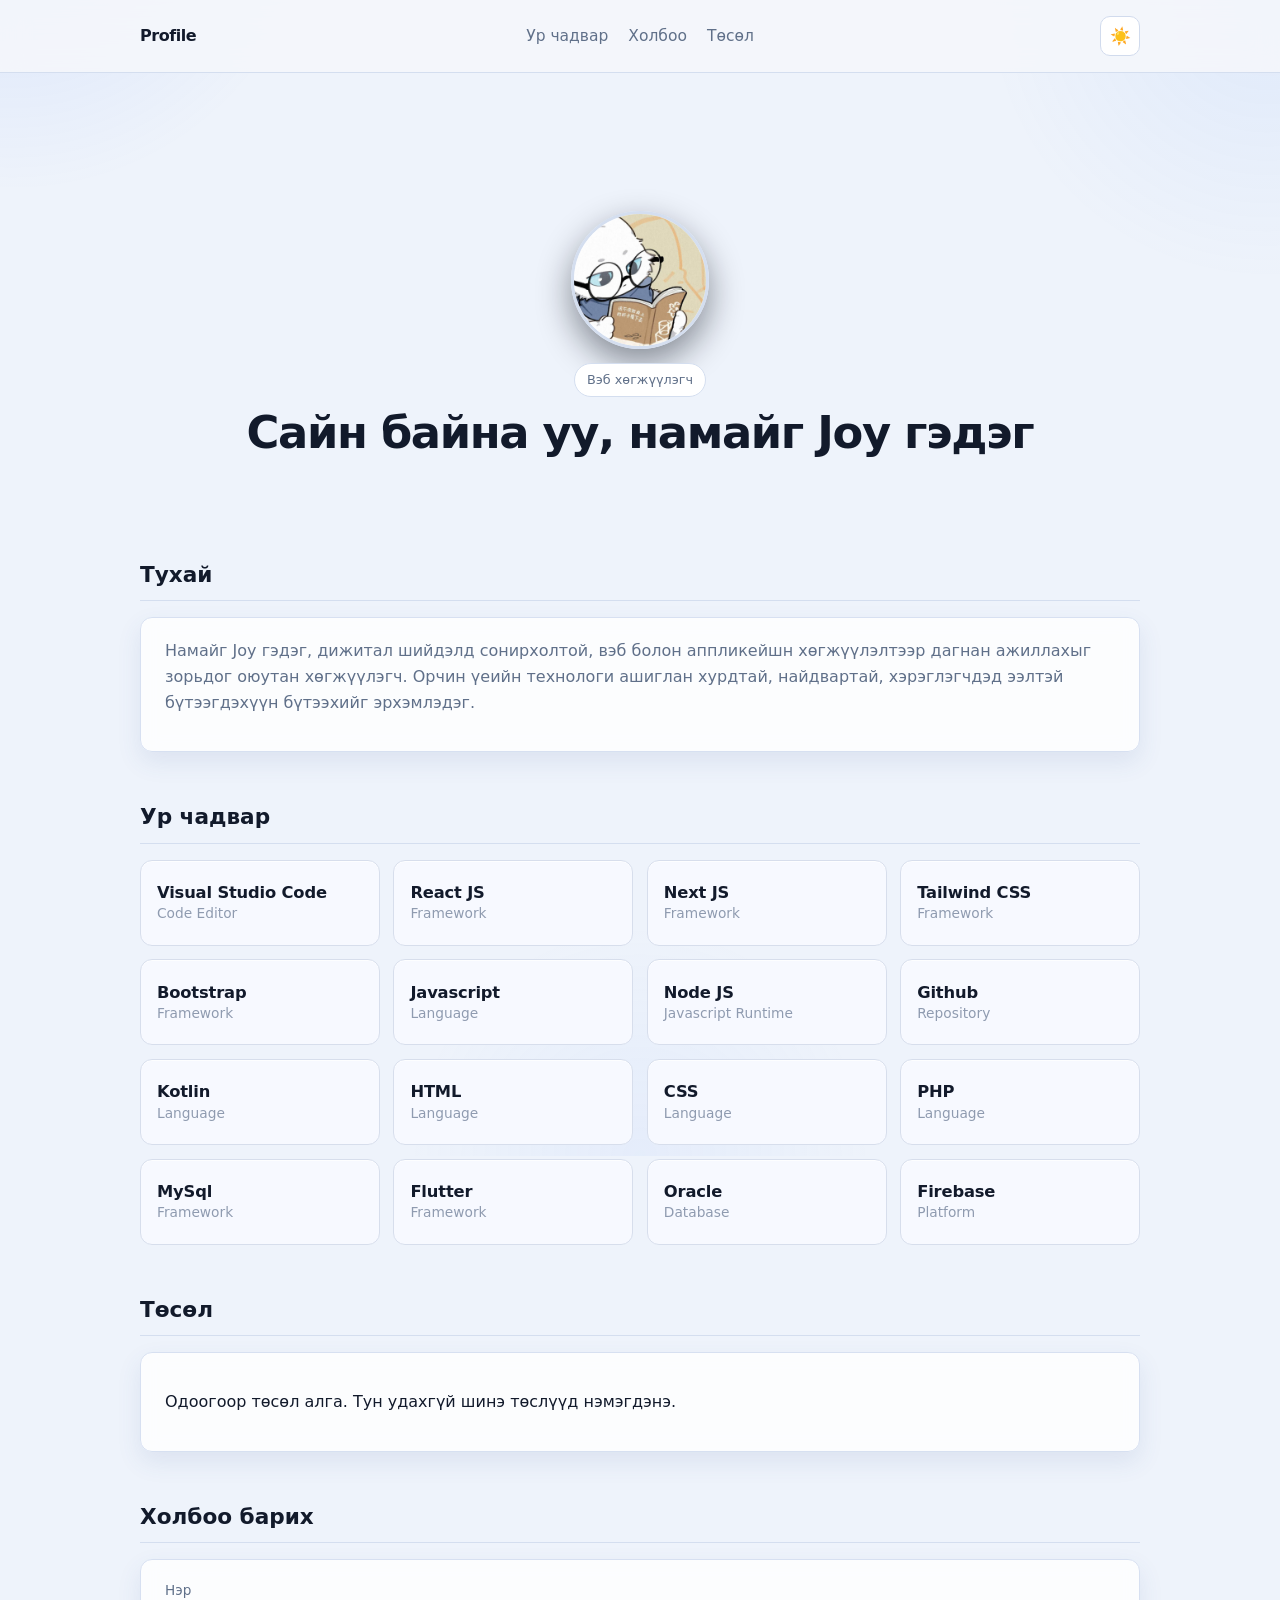
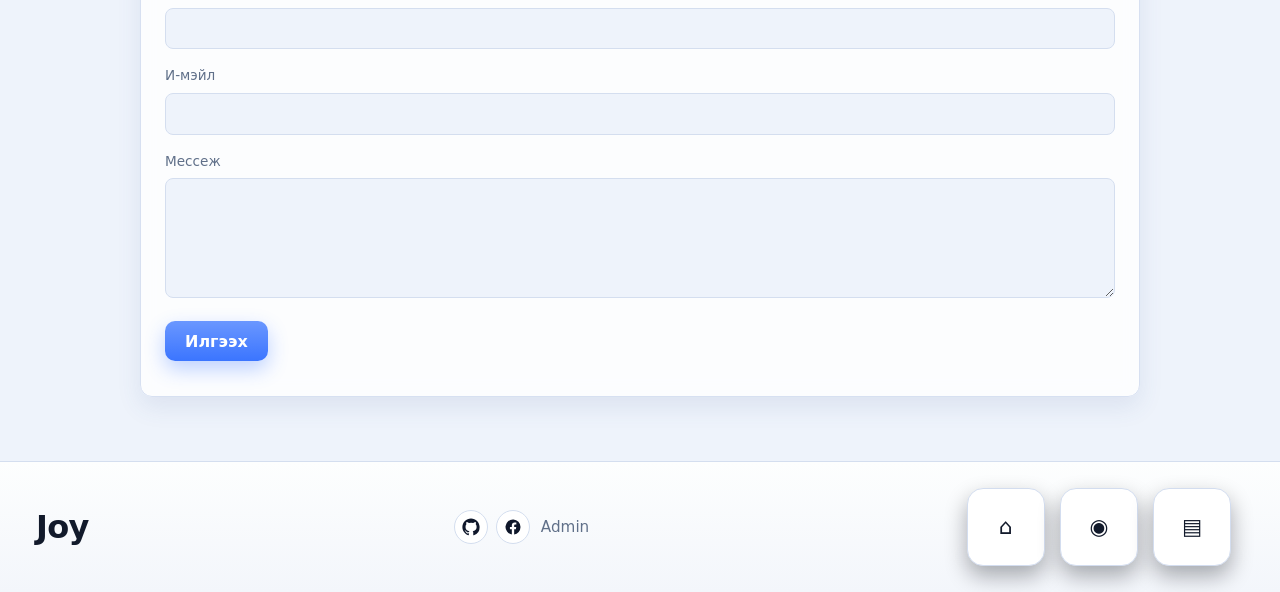
==== index.html @ 5c378fed "Initial portfolio and admin dashboard setup. Add the landing page, Firebase-backed contact/profile/a" ====
<!DOCTYPE html>
<html lang="mn" data-theme="dark">
  <head>
    <meta charset="UTF-8" />
    <meta name="viewport" content="width=device-width, initial-scale=1" />
    <title>Миний танилцуулга</title>
    <link rel="stylesheet" href="css/style.css" />
  </head>
  <body>
    <a class="skip" href="#main">Үндсэн агуулга руу очих</a>
    <header>
      <nav class="nav" aria-label="Үндсэн цэс">
        <a class="logo" href="#">Profile</a>
        <div class="nav-links" id="main-nav-links">
          <a href="#skills">Ур чадвар</a>
          <a href="#contact">Холбоо</a>
          <a href="#projects">Төсөл</a>
        </div>
        <button
          class="theme-toggle"
          id="theme-toggle"
          type="button"
          aria-label="Light mode руу шилжих"
          aria-pressed="false"
          title="Theme солих"
        >
          <span aria-hidden="true" id="theme-icon">🌙</span>
        </button>
      </nav>
    </header>

    <main id="main">
      <section class="hero" aria-labelledby="hero-title">
        <img
          class="profile-avatar"
          src="assets/profile.png"
          alt="Профайл зураг"
          onerror="this.style.display='none';"
        />
        <span class="badge" id="hero-badge">Вэб хөгжүүлэгч</span>
        <h1 id="hero-title">Сайн байна уу, намайг Joy гэдэг  <span id="hero-name"> </span></h1>
      </section>

      <section id="about" aria-labelledby="about-title">
        <h2 id="about-title">Тухай</h2>
        <div class="card about-body" id="about-body">
          <p>
            Намайг Joy гэдэг, дижитал шийдэлд сонирхолтой, вэб болон аппликейшн хөгжүүлэлтээр дагнан ажиллахыг зорьдог оюутан хөгжүүлэгч. Орчин үеийн технологи ашиглан хурдтай, найдвартай, хэрэглэгчдэд ээлтэй бүтээгдэхүүн бүтээхийг эрхэмлэдэг.
          </p>
        </div>
      </section>

      <section id="skills" aria-labelledby="skills-title">
        <h2 id="skills-title">Ур чадвар</h2>
        <div class="skills-grid" id="skills-list" aria-label="Ур чадварууд"></div>
      </section>

      <section id="projects" aria-labelledby="projects-title">
        <h2 id="projects-title">Төсөл</h2>
        <div class="card">
          <div id="news-items">
            <p>Одоогоор төсөл алга. Тун удахгүй шинэ төслүүд нэмэгдэнэ.</p>
          </div>
        </div>
      </section>

      <section id="contact" aria-labelledby="contact-title">
        <h2 id="contact-title">Холбоо барих</h2>
        <div class="card">
          <form class="contact-form" id="contact-form" novalidate>
            <label for="name">Нэр</label>
            <input id="name" name="name" type="text" autocomplete="name" required />

            <label for="email">И-мэйл</label>
            <input id="email" name="email" type="email" autocomplete="email" required />

            <label for="message">Мессеж</label>
            <textarea id="message" name="message" required></textarea>

            <button class="btn" type="submit" id="submit-btn">Илгээх</button>
            <p class="form-status" id="form-status" role="status" aria-live="polite"></p>
          </form>
        </div>
      </section>
    </main>

    <footer class="site-footer">
      <div class="footer-inner">
        <p class="footer-name">Joy</p>

        <div class="footer-social" aria-label="Сошиал холбоосууд">
          <a
            class="footer-icon-link"
            href="https://github.com/dorjnyambuu2-lab"
            target="_blank"
            rel="noopener noreferrer"
            aria-label="GitHub"
            title="GitHub"
          >
            <svg viewBox="0 0 24 24" aria-hidden="true">
              <path
                fill="currentColor"
                d="M12 .5C5.65.5.5 5.66.5 12.02c0 5.1 3.3 9.42 7.89 10.95.58.11.79-.25.79-.56v-1.96c-3.21.7-3.89-1.38-3.89-1.38-.52-1.33-1.28-1.69-1.28-1.69-1.05-.72.08-.71.08-.71 1.16.08 1.77 1.2 1.77 1.2 1.03 1.77 2.71 1.26 3.37.96.11-.75.4-1.26.73-1.55-2.56-.29-5.25-1.28-5.25-5.72 0-1.26.45-2.29 1.19-3.1-.12-.29-.52-1.47.11-3.06 0 0 .97-.31 3.19 1.18a10.9 10.9 0 0 1 5.8 0c2.22-1.49 3.19-1.18 3.19-1.18.63 1.59.23 2.77.11 3.06.74.81 1.19 1.84 1.19 3.1 0 4.45-2.69 5.43-5.26 5.71.42.36.78 1.06.78 2.14v3.17c0 .31.2.67.8.56A11.53 11.53 0 0 0 23.5 12C23.5 5.66 18.35.5 12 .5z"
              />
            </svg>
          </a>
          <a
            class="footer-icon-link"
            href="https://www.facebook.com/share/1KeKAe5fZd/?mibextid=wwXIfr"
            target="_blank"
            rel="noopener noreferrer"
            aria-label="Facebook"
            title="Facebook"
          >
            <svg viewBox="0 0 24 24" aria-hidden="true">
              <path
                fill="currentColor"
                d="M22 12a10 10 0 1 0-11.56 9.88v-6.99H7.9V12h2.54V9.8c0-2.5 1.49-3.88 3.77-3.88 1.09 0 2.22.19 2.22.19v2.45h-1.25c-1.24 0-1.63.77-1.63 1.55V12h2.78l-.44 2.89h-2.34v6.99A10 10 0 0 0 22 12z"
              />
            </svg>
          </a>
          <a class="footer-role" href="admin.html" title="Админ самбар">Admin</a>
        </div>

        <div class="footer-actions" aria-label="Түргэн цэс">
          <a
            class="footer-action-btn"
            href="#main"
            aria-label="Нүүр"
            title="Нүүр"
            data-label="Нүүр"
          >
            <span aria-hidden="true">⌂</span>
          </a>
          <a
            class="footer-action-btn"
            href="#about"
            aria-label="Тухай"
            title="Тухай"
            data-label="Тухай"
          >
            <span aria-hidden="true">◉</span>
          </a>
          <a
            class="footer-action-btn"
            href="#projects"
            aria-label="Төсөл"
            title="Төсөл"
            data-label="Төсөл"
          >
            <span aria-hidden="true">▤</span>
          </a>
        </div>
      </div>
    </footer>

    <script src="js/firebase-config.js"></script>
    <script src="https://www.gstatic.com/firebasejs/10.14.1/firebase-app-compat.js"></script>
    <script src="https://www.gstatic.com/firebasejs/10.14.1/firebase-firestore-compat.js"></script>
    <script src="js/app.js"></script>
  </body>
</html>
---- css/style.css ----
:root {
  --bg: #070b14;
  --surface: #101a2c;
  --border: #22304a;
  --text: #e9eefb;
  --muted: #94a4bd;
  --accent: #5b8cff;
  --accent-dim: #3f6fd9;
  --success: #34d399;
  --error: #f87171;
  --radius: 12px;
  --font: "Segoe UI", system-ui, -apple-system, sans-serif;
}

[data-theme="light"] {
  --bg: #eef3fb;
  --surface: #ffffff;
  --border: #d4deef;
  --text: #121a2b;
  --muted: #607089;
  --accent: #3b75ff;
  --accent-dim: #1d5bda;
}

html[data-theme="light"] body {
  background: #eef3fb;
  color: #121a2b;
}

html[data-theme="light"] body::before {
  background:
    radial-gradient(40vmax 40vmax at 15% 10%, rgba(59, 117, 255, 0.12), transparent 60%),
    radial-gradient(34vmax 34vmax at 85% 18%, rgba(59, 130, 246, 0.08), transparent 65%),
    radial-gradient(30vmax 30vmax at 50% 100%, rgba(125, 170, 255, 0.08), transparent 60%);
}

*,
*::before,
*::after {
  box-sizing: border-box;
}

html {
  scroll-behavior: smooth;
}

body {
  margin: 0;
  font-family: var(--font);
  background: var(--bg);
  color: var(--text);
  line-height: 1.6;
  transition: background-color 0.25s ease, color 0.25s ease;
}

body::before {
  content: "";
  position: fixed;
  inset: -20vmax;
  z-index: -1;
  pointer-events: none;
  background:
    radial-gradient(40vmax 40vmax at 15% 10%, rgba(91, 140, 255, 0.12), transparent 60%),
    radial-gradient(34vmax 34vmax at 85% 18%, rgba(52, 211, 153, 0.08), transparent 65%),
    radial-gradient(30vmax 30vmax at 50% 100%, rgba(61, 139, 253, 0.08), transparent 60%);
}

a {
  color: var(--accent);
  text-decoration: none;
}

a:hover {
  text-decoration: underline;
}

.skip {
  position: absolute;
  left: -9999px;
}

.skip:focus {
  left: 1rem;
  top: 1rem;
  z-index: 100;
  padding: 0.5rem 1rem;
  background: var(--surface);
  border-radius: var(--radius);
}

header {
  position: sticky;
  top: 0;
  z-index: 50;
  background: rgba(8, 12, 20, 0.78);
  backdrop-filter: blur(14px);
  border-bottom: 1px solid var(--border);
}

[data-theme="light"] header {
  background: rgba(244, 247, 251, 0.9);
}

html[data-theme="light"] .theme-toggle {
  background: #ffffff;
  border-color: #d1dbed;
}

.nav {
  max-width: 1040px;
  margin: 0 auto;
  padding: 1rem 1.25rem;
  display: grid;
  grid-template-columns: 1fr auto 1fr;
  align-items: center;
  gap: 1rem;
}

.logo {
  font-weight: 700;
  letter-spacing: -0.03em;
  color: var(--text);
  justify-self: start;
}

.logo:hover {
  text-decoration: none;
  color: var(--accent);
}

.nav-links {
  display: flex;
  gap: 1.25rem;
  flex-wrap: wrap;
  justify-self: center;
}

.nav-links a {
  color: var(--muted);
  font-size: 0.97rem;
  transition: color 0.2s ease;
}

.nav-links a:hover {
  color: var(--text);
  text-decoration: none;
}

.theme-toggle {
  width: 40px;
  height: 40px;
  border-radius: 10px;
  border: 1px solid var(--border);
  background: var(--surface);
  color: var(--text);
  display: inline-flex;
  align-items: center;
  justify-content: center;
  cursor: pointer;
  font-size: 1.05rem;
  transition: transform 0.15s ease, border-color 0.2s ease;
  justify-self: end;
}

.theme-toggle:hover {
  border-color: var(--accent);
  transform: translateY(-1px);
}

main {
  max-width: 1040px;
  margin: 0 auto;
  padding: 2rem 1.25rem 4rem;
}

.hero {
  padding: 3.6rem 0 2.1rem;
  text-align: center;
}

.profile-avatar {
  width: 138px;
  height: 138px;
  border-radius: 50%;
  object-fit: cover;
  border: 3px solid var(--border);
  box-shadow: 0 14px 34px rgba(4, 10, 22, 0.45);
  margin: 0 auto 0.9rem;
  display: block;
}

.hero h1 {
  margin: 0 0 0.5rem;
  font-size: clamp(1.95rem, 4.1vw, 2.8rem);
  letter-spacing: -0.03em;
}

.hero .tagline {
  color: var(--muted);
  font-size: 1.08rem;
  max-width: 42ch;
  margin: 0 auto 1.5rem;
}

.badge {
  display: inline-block;
  padding: 0.35rem 0.75rem;
  background: var(--surface);
  border: 1px solid var(--border);
  border-radius: 999px;
  font-size: 0.8rem;
  color: var(--muted);
  backdrop-filter: blur(6px);
}

section {
  margin-top: 3rem;
}

section h2 {
  margin: 0 0 1rem;
  font-size: 1.35rem;
  border-bottom: 1px solid var(--border);
  padding-bottom: 0.5rem;
}

.card {
  background: color-mix(in srgb, var(--surface) 88%, transparent);
  border: 1px solid var(--border);
  border-radius: var(--radius);
  padding: 1.25rem 1.5rem;
  backdrop-filter: blur(10px);
  box-shadow: 0 10px 30px rgba(5, 12, 24, 0.22);
}

.about-body {
  color: var(--muted);
}

.about-body p:first-child {
  margin-top: 0;
}

.skills-grid {
  display: grid;
  grid-template-columns: repeat(auto-fit, minmax(210px, 1fr));
  gap: 0.85rem;
}

.skill-card {
  display: flex;
  align-items: center;
  gap: 0.95rem;
  min-height: 86px;
  background: linear-gradient(180deg, #101827 0%, #0d1421 100%);
  border: 1px solid #222e44;
  border-radius: 12px;
  padding: 0.9rem 1rem;
  box-shadow: inset 0 1px 0 rgba(255, 255, 255, 0.02), 0 8px 20px rgba(5, 10, 20, 0.18);
  transition: transform 0.18s ease, border-color 0.18s ease, box-shadow 0.18s ease;
}

[data-theme="light"] .skill-card {
  background: #f7f9ff;
  border-color: #d7deec;
  box-shadow: inset 0 1px 0 rgba(255, 255, 255, 0.8);
}

html[data-theme="light"] .card {
  background: #ffffffcc;
  border-color: #d7e0f1;
  box-shadow: 0 10px 24px rgba(60, 93, 151, 0.1);
}

.skill-icon-wrap {
  width: 48px;
  height: 48px;
  border-radius: 10px;
  background: rgba(255, 255, 255, 0.045);
  border: 1px solid rgba(255, 255, 255, 0.06);
  display: inline-flex;
  align-items: center;
  justify-content: center;
  flex-shrink: 0;
}

.skill-card:hover {
  transform: translateY(-2px);
  border-color: color-mix(in srgb, var(--accent) 50%, var(--border));
  box-shadow: inset 0 1px 0 rgba(255, 255, 255, 0.02), 0 12px 24px rgba(5, 10, 20, 0.28);
}

[data-theme="light"] .skill-icon-wrap {
  background: #ffffff;
  border-color: #dce3f0;
}

.skill-icon {
  width: 28px;
  height: 28px;
  object-fit: contain;
}

.skill-card.is-github .skill-icon-wrap {
  width: 50px;
  height: 50px;
  margin-left: -1px;
  border-radius: 12px;
  background: #f5f7fb;
  border-color: #d8deea;
}

.skill-card.is-github .skill-icon {
  width: 32px;
  height: 32px;
}

.skill-name {
  margin: 0;
  font-size: 1.02rem;
  line-height: 1.15;
  font-weight: 600;
  letter-spacing: -0.01em;
}

.skill-type {
  margin: 0.23rem 0 0;
  color: #8f9bb0;
  font-size: 0.86rem;
  line-height: 1.1;
}

.grid-2 {
  display: grid;
  gap: 1rem;
}

@media (min-width: 640px) {
  .grid-2 {
    grid-template-columns: 1fr 1fr;
  }
}

.contact-form label {
  display: block;
  font-size: 0.85rem;
  color: var(--muted);
  margin-bottom: 0.35rem;
}

.contact-form input,
.contact-form select,
.contact-form textarea {
  width: 100%;
  margin-bottom: 1rem;
  padding: 0.65rem 0.85rem;
  border-radius: 8px;
  border: 1px solid var(--border);
  background: var(--bg);
  color: var(--text);
  font-family: inherit;
  font-size: 1rem;
  transition: border-color 0.2s ease, box-shadow 0.2s ease;
}

.contact-form input:focus,
.contact-form select:focus,
.contact-form textarea:focus {
  outline: 2px solid var(--accent);
  outline-offset: 1px;
}

.contact-form textarea {
  min-height: 120px;
  resize: vertical;
}

.btn {
  display: inline-flex;
  align-items: center;
  justify-content: center;
  gap: 0.5rem;
  padding: 0.65rem 1.25rem;
  border: none;
  border-radius: 10px;
  background: linear-gradient(180deg, #6a97ff 0%, var(--accent) 100%);
  color: #fff;
  font-weight: 600;
  font-size: 1rem;
  cursor: pointer;
  font-family: inherit;
  box-shadow: 0 8px 20px rgba(59, 117, 255, 0.33);
  transition: transform 0.15s ease, box-shadow 0.2s ease, background 0.2s ease;
}

.btn:hover {
  background: linear-gradient(180deg, #5f8eff 0%, var(--accent-dim) 100%);
  transform: translateY(-1px);
  box-shadow: 0 10px 24px rgba(45, 92, 210, 0.38);
}

.btn:disabled {
  opacity: 0.6;
  cursor: not-allowed;
}

.form-status {
  margin-top: 0.75rem;
  font-size: 0.9rem;
}

.form-status.ok {
  color: var(--success);
}

.form-status.err {
  color: var(--error);
}

.db-status {
  margin-top: 1rem;
  padding: 0.75rem 1rem;
  border-radius: 8px;
  font-size: 0.875rem;
  background: var(--surface);
  border: 1px solid var(--border);
}

.db-status.loading {
  color: var(--muted);
}

.db-status.connected {
  color: var(--success);
  border-color: rgba(52, 211, 153, 0.35);
}

.db-status.error {
  color: var(--error);
  border-color: rgba(248, 113, 113, 0.35);
}

.site-footer {
  border-top: 1px solid var(--border);
  background: linear-gradient(180deg, rgba(10, 14, 24, 0.98) 0%, rgba(8, 11, 18, 1) 100%);
}

[data-theme="light"] .site-footer {
  background: linear-gradient(180deg, #fdfefe 0%, #f3f6fb 100%);
}

html[data-theme="light"] .footer-action-btn {
  background: #ffffff;
  border-color: #d3ddef;
}

html[data-theme="light"] .footer-action-btn:hover {
  background: #eaf1ff;
}

.footer-inner {
  max-width: 1240px;
  margin: 0 auto;
  padding: 1rem 1rem;
  display: flex;
  align-items: center;
  justify-content: space-between;
  gap: 1rem;
}

.footer-name {
  margin: 0;
  color: var(--text);
  font-size: 2rem;
  font-weight: 700;
  line-height: 1;
  letter-spacing: -0.02em;
}

.footer-social {
  display: flex;
  align-items: center;
  gap: 0.5rem;
}

.footer-icon-link {
  width: 34px;
  height: 34px;
  border-radius: 999px;
  border: 1px solid var(--border);
  background: #0d121b;
  color: #f7fafc;
  display: inline-flex;
  align-items: center;
  justify-content: center;
  text-decoration: none;
  transition: border-color 0.2s ease, color 0.2s ease, transform 0.15s ease;
}

[data-theme="light"] .footer-icon-link {
  background: #ffffff;
  color: #0f172a;
}

.footer-icon-link:hover {
  text-decoration: none;
  border-color: var(--accent);
  color: var(--accent);
  transform: translateY(-1px);
}

.footer-icon-link svg {
  width: 18px;
  height: 18px;
}

.footer-role {
  color: var(--muted);
  font-size: 0.95rem;
  margin-left: 0.2rem;
  text-decoration: none;
}

.footer-role:hover {
  color: var(--accent);
  text-decoration: underline;
}

.footer-actions {
  position: relative;
  display: flex;
  align-items: center;
  gap: 0.95rem;
  padding: 0.65rem 0.8rem;
}

.footer-actions::before {
  content: "";
  position: absolute;
  left: 0;
  right: 0;
  bottom: 0.2rem;
  height: 34px;
  border-radius: 999px;
  background: linear-gradient(180deg, rgba(255, 255, 255, 0.1) 0%, rgba(255, 255, 255, 0.04) 100%);
  border: 1px solid rgba(255, 255, 255, 0.08);
  pointer-events: none;
}

.footer-action-btn {
  position: relative;
  z-index: 1;
  width: 78px;
  height: 78px;
  border-radius: 16px;
  border: 1px solid var(--border);
  background: linear-gradient(180deg, rgba(255, 255, 255, 0.15) 0%, rgba(255, 255, 255, 0.04) 100%);
  color: var(--text);
  display: inline-flex;
  align-items: center;
  justify-content: center;
  font-size: 1.35rem;
  cursor: pointer;
  text-decoration: none;
  backdrop-filter: blur(8px);
  box-shadow: 0 10px 22px rgba(2, 7, 16, 0.33);
  transition: border-color 0.2s ease, transform 0.18s ease, background 0.2s ease, box-shadow 0.2s ease;
}

[data-theme="light"] .footer-action-btn {
  background: #ffffff;
}

.footer-action-btn:hover {
  border-color: var(--accent);
  transform: translateY(-8px) scale(1.06);
  background: linear-gradient(180deg, rgba(255, 255, 255, 0.22) 0%, rgba(91, 140, 255, 0.12) 100%);
  box-shadow: 0 16px 28px rgba(9, 19, 37, 0.45);
  animation: footerBtnPop 260ms ease-out;
}

.footer-action-btn:active {
  transform: translateY(-2px) scale(0.97);
  transition-duration: 90ms;
}

.footer-action-btn::after {
  content: attr(data-label);
  position: absolute;
  left: 50%;
  top: -44px;
  transform: translateX(-50%) translateY(6px);
  background: rgba(24, 33, 51, 0.95);
  color: #f0f5ff;
  border: 1px solid rgba(255, 255, 255, 0.15);
  border-radius: 10px;
  padding: 0.2rem 0.55rem;
  font-size: 0.92rem;
  font-weight: 600;
  letter-spacing: -0.01em;
  white-space: nowrap;
  opacity: 0;
  pointer-events: none;
  transition: opacity 0.16s ease, transform 0.16s ease;
}

.footer-action-btn:hover::after {
  opacity: 1;
  transform: translateX(-50%) translateY(0);
}

@keyframes footerBtnPop {
  0% {
    transform: translateY(0) scale(1);
  }
  55% {
    transform: translateY(-9px) scale(1.1);
  }
  100% {
    transform: translateY(-8px) scale(1.06);
  }
}

@media (max-width: 760px) {
  .footer-inner {
    flex-wrap: wrap;
    justify-content: center;
  }
}

/* Admin */
.admin-page .nav-links {
  justify-content: center;
}

.admin-nav-title {
  color: var(--muted);
  font-size: 0.97rem;
}

.admin-main {
  max-width: 920px;
  margin: 0 auto;
  padding: 1.25rem 1rem 3rem;
}

.admin-hint {
  margin-bottom: 1rem;
  border-color: var(--error);
  color: var(--error);
}

.admin-muted {
  color: var(--muted);
  font-size: 0.92rem;
  margin: 0 0 1rem;
}

.admin-muted code {
  font-size: 0.86rem;
  background: rgba(0, 0, 0, 0.25);
  padding: 0.12rem 0.35rem;
  border-radius: 6px;
}

[data-theme="light"] .admin-muted code {
  background: rgba(0, 0, 0, 0.06);
}

.admin-login-form {
  max-width: 420px;
}

.admin-dashboard {
  display: flex;
  flex-direction: column;
  gap: 1rem;
}

.admin-toolbar {
  display: flex;
  flex-wrap: wrap;
  align-items: center;
  justify-content: space-between;
  gap: 0.75rem;
}

.admin-user {
  margin: 0;
  font-size: 0.92rem;
  color: var(--muted);
}

.admin-toolbar-actions {
  display: flex;
  flex-wrap: wrap;
  gap: 0.5rem;
  align-items: center;
}

.btn-ghost {
  background: transparent;
  border: 1px solid var(--border);
  color: var(--text);
}

.btn-ghost:hover:not(:disabled) {
  border-color: var(--accent);
  color: var(--accent);
}

.btn-ghost[aria-pressed="true"] {
  border-color: var(--accent);
  background: color-mix(in srgb, var(--accent) 18%, transparent);
}

.btn-small {
  padding: 0.35rem 0.65rem;
  font-size: 0.85rem;
}

.btn-danger {
  border-color: color-mix(in srgb, var(--error) 55%, var(--border));
  color: var(--error);
}

.btn-danger:hover:not(:disabled) {
  background: color-mix(in srgb, var(--error) 15%, transparent);
}

.admin-message-list {
  display: flex;
  flex-direction: column;
  gap: 0.85rem;
  margin-top: 0.75rem;
}

.admin-msg {
  border: 1px solid var(--border);
  border-radius: var(--radius);
  padding: 0.85rem 1rem;
  background: rgba(0, 0, 0, 0.15);
}

[data-theme="light"] .admin-msg {
  background: rgba(0, 0, 0, 0.03);
}

.admin-msg-head {
  display: flex;
  flex-wrap: wrap;
  align-items: center;
  gap: 0.5rem 1rem;
  justify-content: space-between;
  margin-bottom: 0.5rem;
}

.admin-msg-head strong {
  font-size: 0.95rem;
}

.admin-msg-when {
  color: var(--muted);
  font-size: 0.86rem;
  margin-left: auto;
}

.admin-msg-body {
  margin: 0;
  white-space: pre-wrap;
  word-break: break-word;
  color: var(--text);
  font-size: 0.95rem;
  line-height: 1.5;
}

.admin-news-image-preview {
  margin-top: 0.65rem;
  width: 100%;
  max-width: 340px;
  border-radius: 10px;
  border: 1px solid var(--border);
  display: block;
}

.admin-news-link {
  display: inline-flex;
  margin-top: 0.5rem;
  font-weight: 600;
}

.admin-inline-form {
  margin-bottom: 1rem;
}

.admin-row-actions {
  display: inline-flex;
  gap: 0.4rem;
}

.admin-item-icon {
  width: 24px;
  height: 24px;
  object-fit: contain;
  border-radius: 6px;
  border: 1px solid var(--border);
  background: rgba(255, 255, 255, 0.05);
}

.news-item + .news-item {
  margin-top: 1rem;
  padding-top: 1rem;
  border-top: 1px solid var(--border);
}

.news-item-title {
  margin: 0.6rem 0 0.35rem;
  font-size: 1.05rem;
}

.news-item-content {
  margin: 0;
  color: var(--muted);
  white-space: pre-wrap;
}

.news-item-image {
  width: 100%;
  max-width: 420px;
  border-radius: 10px;
  border: 1px solid var(--border);
  margin: 0.8rem 0 0.65rem;
  display: block;
}

.news-item-link {
  display: inline-flex;
  margin-top: 0.15rem;
  font-weight: 600;
}
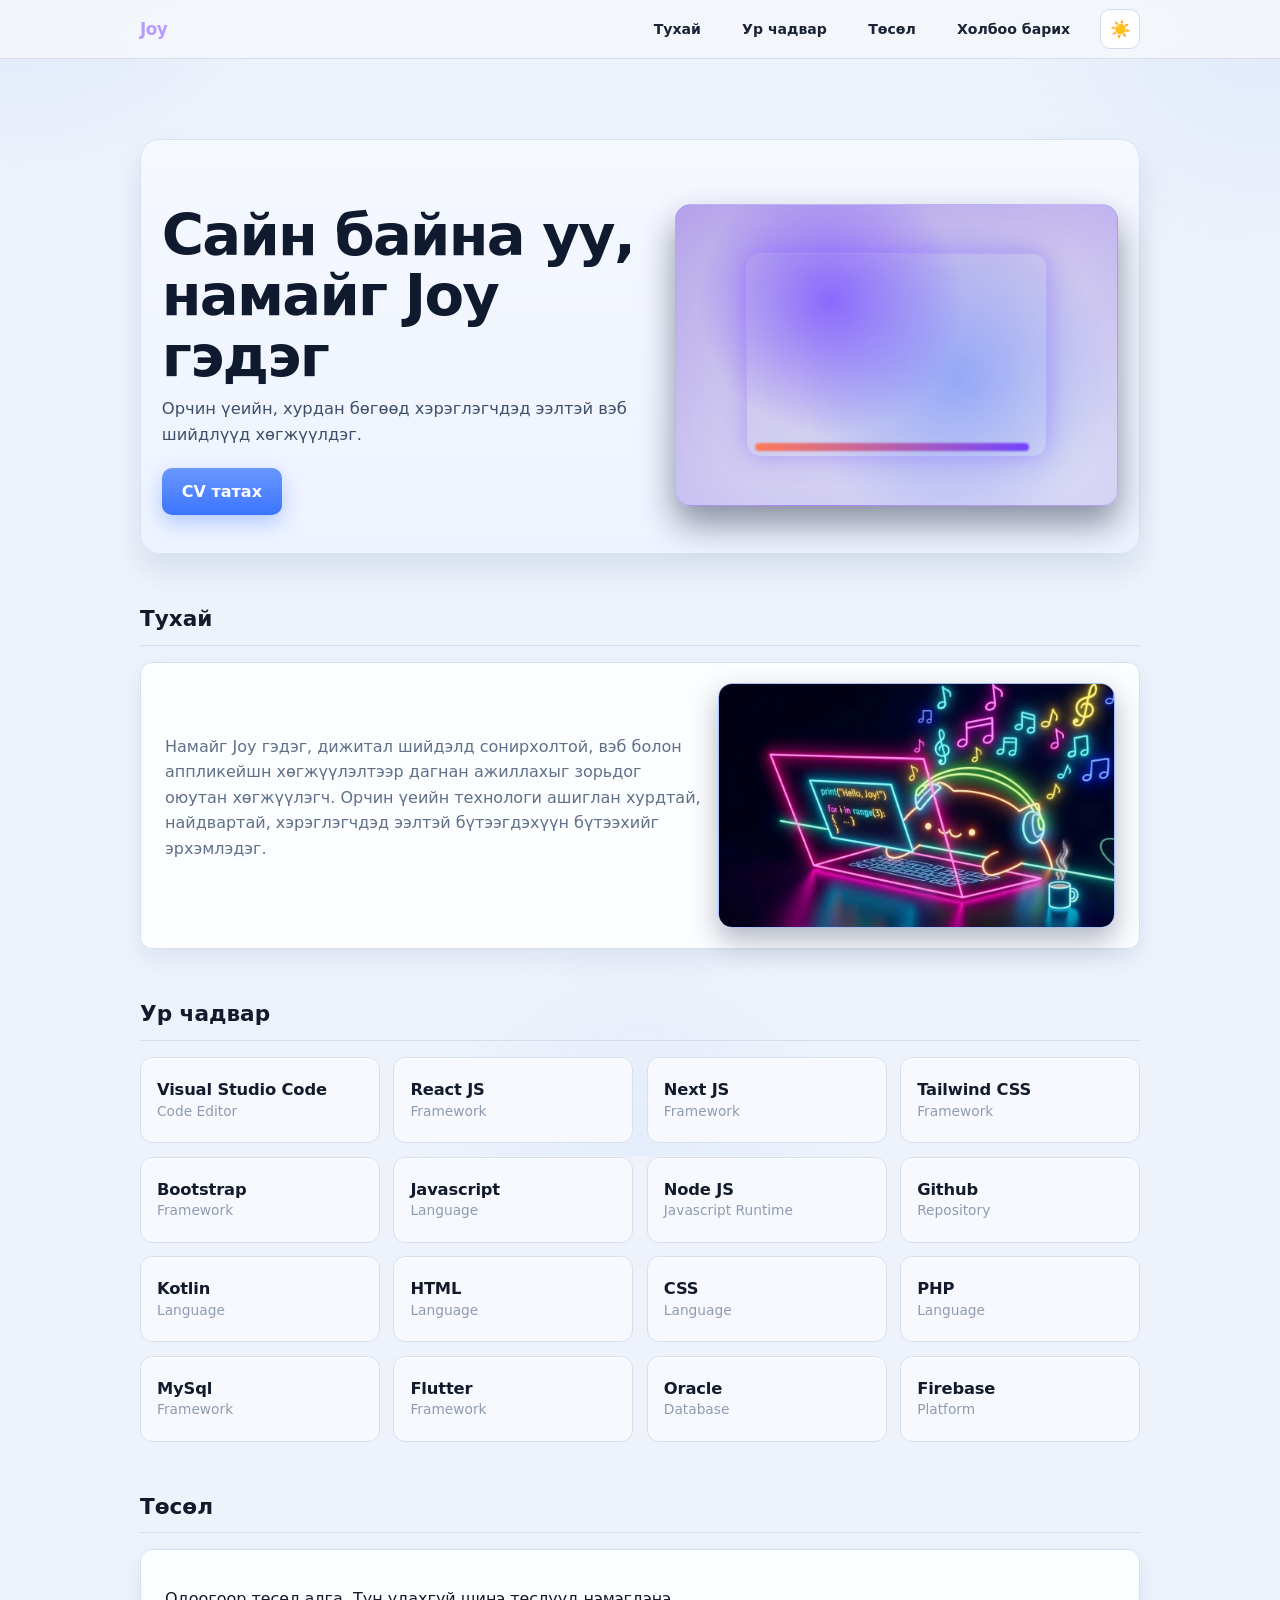
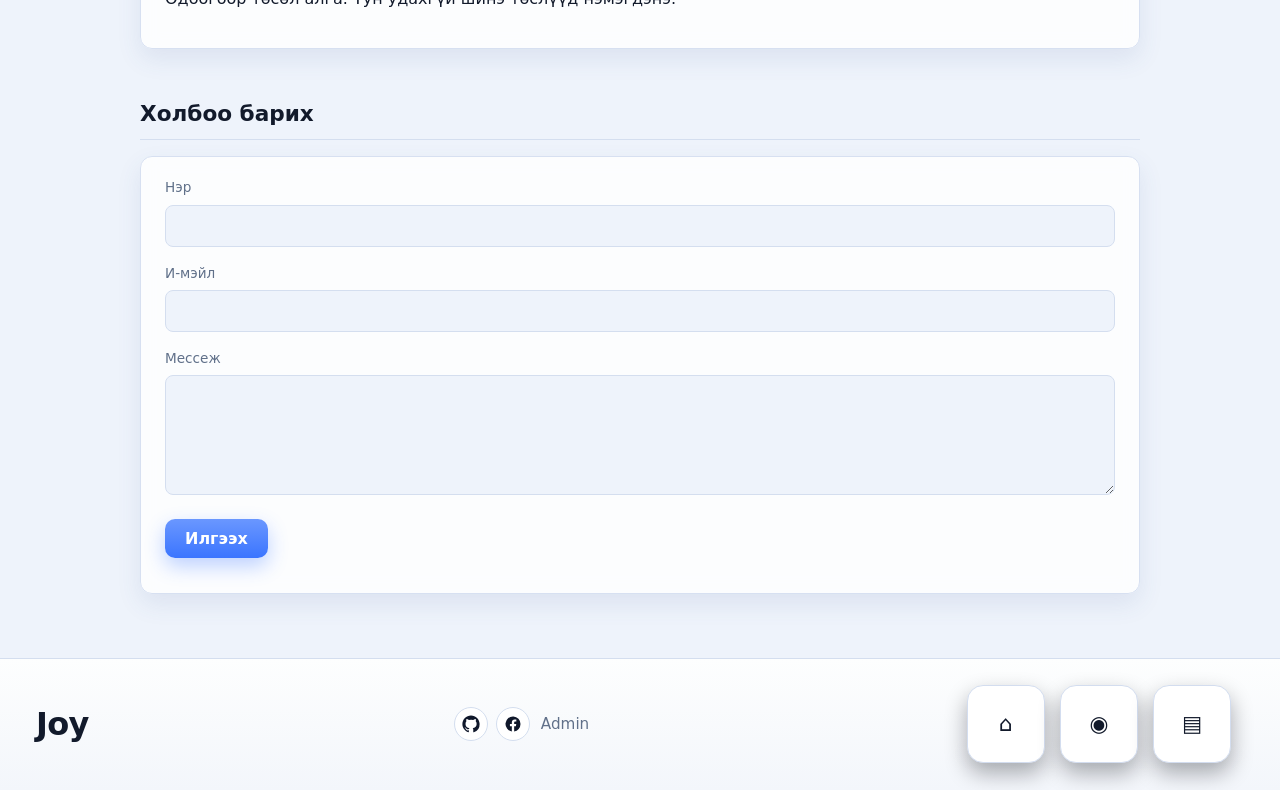
==== commit 6761d4ea: "Portfolio шинэчлэл: админ тухай, CV татах, загвар" ====
--- a/index.html
+++ b/index.html
@@ -5,16 +5,21 @@
     <meta name="viewport" content="width=device-width, initial-scale=1" />
     <title>Миний танилцуулга</title>
     <link rel="stylesheet" href="css/style.css" />
+    <script
+      src="https://unpkg.com/@lottiefiles/dotlottie-wc@0.9.10/dist/dotlottie-wc.js"
+      type="module"
+    ></script>
   </head>
   <body>
     <a class="skip" href="#main">Үндсэн агуулга руу очих</a>
     <header>
-      <nav class="nav" aria-label="Үндсэн цэс">
-        <a class="logo" href="#">Profile</a>
+      <nav class="nav nav-tech" aria-label="Үндсэн цэс">
+        <a class="logo nav-brand" href="#main">Joy</a>
         <div class="nav-links" id="main-nav-links">
+          <a href="#about">Тухай</a>
           <a href="#skills">Ур чадвар</a>
-          <a href="#contact">Холбоо</a>
           <a href="#projects">Төсөл</a>
+          <a href="#contact">Холбоо барих</a>
         </div>
         <button
           class="theme-toggle"
@@ -31,14 +36,23 @@
 
     <main id="main">
       <section class="hero" aria-labelledby="hero-title">
-        <img
-          class="profile-avatar"
-          src="assets/profile.png"
-          alt="Профайл зураг"
-          onerror="this.style.display='none';"
-        />
-        <span class="badge" id="hero-badge">Вэб хөгжүүлэгч</span>
-        <h1 id="hero-title">Сайн байна уу, намайг Joy гэдэг  <span id="hero-name"> </span></h1>
+        <div class="hero-content">
+          <h1 id="hero-title">Сайн байна уу, намайг Joy гэдэг <span id="hero-name"> </span></h1>
+          <p class="hero-tagline">
+            Орчин үеийн, хурдан бөгөөд хэрэглэгчдэд ээлтэй вэб шийдлүүд хөгжүүлдэг.
+          </p>
+          <div class="hero-actions">
+            <a class="btn btn-cv" href="assets/cv.pdf" download="Joy-CV.pdf">CV татах</a>
+          </div>
+        </div>
+        <div class="hero-visual" aria-hidden="true">
+          <dotlottie-wc
+            src="https://lottie.host/2b7e0f47-54db-4267-8705-0c42e53895a2/FO3uoEGrMT.lottie"
+            style="width: 300px; height: 300px"
+            autoplay
+            loop
+          ></dotlottie-wc>
+        </div>
       </section>
 
       <section id="about" aria-labelledby="about-title">
@@ -47,6 +61,15 @@
           <p>
             Намайг Joy гэдэг, дижитал шийдэлд сонирхолтой, вэб болон аппликейшн хөгжүүлэлтээр дагнан ажиллахыг зорьдог оюутан хөгжүүлэгч. Орчин үеийн технологи ашиглан хурдтай, найдвартай, хэрэглэгчдэд ээлтэй бүтээгдэхүүн бүтээхийг эрхэмлэдэг.
           </p>
+          <figure class="about-art">
+            <img src="assets/about-neon.png" alt="Неон хэв маягийн програмчлалын зураг" />
+            <img
+              class="about-cat-layer"
+              src="assets/about-neon.png"
+              alt=""
+              aria-hidden="true"
+            />
+          </figure>
         </div>
       </section>
 
@@ -157,6 +180,6 @@
     <script src="js/firebase-config.js"></script>
     <script src="https://www.gstatic.com/firebasejs/10.14.1/firebase-app-compat.js"></script>
     <script src="https://www.gstatic.com/firebasejs/10.14.1/firebase-firestore-compat.js"></script>
-    <script src="js/app.js"></script>
+    <script src="js/app.js?v=20260426-2"></script>
   </body>
 </html>
--- a/css/style.css
+++ b/css/style.css
@@ -167,6 +167,140 @@
   transform: translateY(-1px);
 }
 
+.nav-tech {
+  max-width: 1040px;
+  padding-top: 0.5rem;
+  padding-bottom: 0.5rem;
+  grid-template-columns: auto 1fr auto;
+  gap: 0.8rem;
+}
+
+.nav-brand {
+  font-size: 1.05rem;
+  font-weight: 700;
+  color: #b79cff;
+  text-decoration: none;
+  white-space: nowrap;
+}
+
+.nav-brand:hover {
+  color: #d2c3ff;
+  text-decoration: none;
+}
+
+.nav-tech .nav-links {
+  justify-self: end;
+  gap: 0.45rem;
+  align-items: center;
+  padding: 0;
+  border-radius: 0;
+  background: transparent;
+  border: none;
+  box-shadow: none;
+}
+
+.nav-tech .nav-links a {
+  color: #dbe6ff;
+  font-size: 0.88rem;
+  font-weight: 600;
+  white-space: nowrap;
+  letter-spacing: 0;
+  padding: 0.52rem 1rem;
+  min-height: 42px;
+  border-radius: 12px;
+  border: 1px solid transparent;
+  position: relative;
+  display: inline-flex;
+  align-items: center;
+  justify-content: center;
+  overflow: visible;
+  background: transparent;
+  transition:
+    color 0.2s ease,
+    background-color 0.2s ease,
+    border-color 0.2s ease,
+    transform 0.18s ease,
+    box-shadow 0.2s ease;
+}
+
+.nav-tech .nav-links a::before {
+  content: "";
+  position: absolute;
+  inset: 0;
+  border-radius: inherit;
+  background: linear-gradient(110deg, rgba(155, 125, 255, 0.08), rgba(104, 162, 255, 0.14));
+  opacity: 0;
+  transform: translateY(2px);
+  transition: opacity 0.2s ease, transform 0.2s ease;
+}
+
+.nav-tech .nav-links a:hover {
+  color: #ffffff;
+  background: linear-gradient(180deg, #2a3550 0%, #1f2a42 100%);
+  border-color: var(--accent);
+  box-shadow: 0 10px 22px rgba(16, 26, 45, 0.34);
+  transform: translateY(-1px);
+  text-decoration: none;
+}
+
+.nav-tech .nav-links a:focus-visible {
+  outline: 2px solid rgba(140, 170, 255, 0.8);
+  outline-offset: 1px;
+  background: transparent;
+  color: #ffffff;
+  text-decoration: none;
+}
+
+.nav-tech .nav-links a:hover::before,
+.nav-tech .nav-links a:focus-visible::before {
+  opacity: 0.35;
+  transform: translateY(0) scale(1);
+}
+
+.nav-tech .nav-links a::after {
+  content: none;
+  position: absolute;
+  left: 50%;
+  bottom: -0.1rem;
+  width: 0;
+  height: 2.5px;
+  transform: translateX(-50%);
+  background: linear-gradient(90deg, #b692ff, #68a2ff);
+  border-radius: 999px;
+  opacity: 0.95;
+  box-shadow: 0 0 10px rgba(135, 160, 255, 0.44);
+  transition: width 0.24s ease;
+}
+
+.nav-tech .nav-links a:hover::after,
+.nav-tech .nav-links a:focus-visible::after {
+  width: 60%;
+}
+
+[data-theme="light"] .nav-tech .nav-links a {
+  color: #1a2436;
+}
+
+[data-theme="light"] .nav-tech .nav-links a:hover,
+[data-theme="light"] .nav-tech .nav-links a:focus-visible {
+  color: #0f1726;
+  background: #ffffff;
+  border-color: var(--accent);
+  box-shadow: 0 8px 16px rgba(38, 58, 95, 0.12);
+}
+
+[data-theme="light"] .nav-tech .nav-links a::before {
+  background: linear-gradient(110deg, rgba(134, 170, 255, 0.1), rgba(83, 128, 255, 0.18));
+}
+
+@media (max-width: 760px) {
+  .nav-tech .nav-links a {
+    padding: 0.45rem 0.82rem;
+    min-height: 38px;
+    border-radius: 10px;
+  }
+}
+
 main {
   max-width: 1040px;
   margin: 0 auto;
@@ -174,25 +308,133 @@
 }
 
 .hero {
-  padding: 3.6rem 0 2.1rem;
-  text-align: center;
-}
-
-.profile-avatar {
-  width: 138px;
-  height: 138px;
-  border-radius: 50%;
-  object-fit: cover;
-  border: 3px solid var(--border);
-  box-shadow: 0 14px 34px rgba(4, 10, 22, 0.45);
-  margin: 0 auto 0.9rem;
+  padding: 3.4rem 1.3rem 2.4rem;
+  display: grid;
+  grid-template-columns: 1.05fr 0.95fr;
+  align-items: center;
+  gap: 1.4rem;
+  text-align: left;
+  border-radius: 20px;
+  border: 1px solid rgba(123, 93, 255, 0.16);
+  background:
+    linear-gradient(180deg, rgba(10, 15, 34, 0.92) 0%, rgba(8, 11, 26, 0.96) 100%),
+    repeating-linear-gradient(
+      to right,
+      rgba(105, 132, 255, 0.08) 0 1px,
+      transparent 1px 18px
+    ),
+    repeating-linear-gradient(
+      to bottom,
+      rgba(105, 132, 255, 0.08) 0 1px,
+      transparent 1px 18px
+    );
+  box-shadow: inset 0 1px 0 rgba(255, 255, 255, 0.05), 0 24px 46px rgba(3, 8, 20, 0.4);
+}
+
+[data-theme="light"] .hero {
+  border: 1px solid #d8e2f3;
+  background:
+    linear-gradient(180deg, #f5f8ff 0%, #eef3ff 100%),
+    repeating-linear-gradient(
+      to right,
+      rgba(66, 102, 190, 0.08) 0 1px,
+      transparent 1px 18px
+    ),
+    repeating-linear-gradient(
+      to bottom,
+      rgba(66, 102, 190, 0.08) 0 1px,
+      transparent 1px 18px
+    );
+  box-shadow: inset 0 1px 0 rgba(255, 255, 255, 0.75), 0 16px 30px rgba(59, 91, 148, 0.14);
+}
+
+.hero-content {
+  max-width: 560px;
+}
+
+.hero h1 {
+  margin: 0.72rem 0 0.55rem;
+  font-size: clamp(2.1rem, 4.5vw, 3.8rem);
+  letter-spacing: -0.03em;
+  line-height: 1.05;
+}
+
+[data-theme="light"] .hero h1 {
+  color: #0f1a2f;
+}
+
+.hero h1 #hero-name {
+  color: #8b5cff;
+}
+
+.hero-tagline {
+  margin: 0;
+  max-width: 48ch;
+  color: #b3bfd8;
+  font-size: 1.02rem;
+}
+
+.hero-actions {
+  margin-top: 1.25rem;
+  display: flex;
+  flex-wrap: wrap;
+  gap: 0.65rem;
+  align-items: center;
+}
+
+.btn-cv {
+  text-decoration: none;
+  box-shadow: 0 8px 20px rgba(59, 117, 255, 0.28);
+}
+
+.btn-cv:hover {
+  text-decoration: none;
+}
+
+[data-theme="light"] .hero-tagline {
+  color: #3f4f69;
+}
+
+.hero-visual {
+  position: relative;
+  min-height: 250px;
+  border-radius: 16px;
+  background:
+    radial-gradient(circle at 35% 32%, rgba(127, 91, 255, 0.86), transparent 38%),
+    radial-gradient(circle at 64% 58%, rgba(85, 126, 255, 0.5), transparent 48%),
+    linear-gradient(160deg, rgba(84, 35, 190, 0.35), rgba(13, 20, 39, 0.05));
+  border: 1px solid rgba(139, 102, 255, 0.35);
+  box-shadow: inset 0 0 80px rgba(135, 92, 255, 0.2), 0 18px 34px rgba(12, 20, 47, 0.45);
+}
+
+.hero-visual::before {
+  content: "";
+  position: absolute;
+  inset: 16%;
+  border-radius: 14px;
+  border: 1px solid rgba(177, 153, 255, 0.5);
+  box-shadow: 0 0 24px rgba(137, 94, 255, 0.45);
+}
+
+.hero-visual::after {
+  content: "";
+  position: absolute;
+  width: 62%;
+  height: 8px;
+  left: 18%;
+  bottom: 18%;
+  border-radius: 999px;
+  background: linear-gradient(90deg, #ff7a59, #6f43ff);
+  filter: blur(1px);
+}
+
+.hero-visual dotlottie-wc {
   display: block;
-}
-
-.hero h1 {
-  margin: 0 0 0.5rem;
-  font-size: clamp(1.95rem, 4.1vw, 2.8rem);
-  letter-spacing: -0.03em;
+  width: min(340px, 100%);
+  height: auto;
+  margin: 0 auto;
+  position: relative;
+  z-index: 1;
 }
 
 .hero .tagline {
@@ -204,17 +446,27 @@
 
 .badge {
   display: inline-block;
-  padding: 0.35rem 0.75rem;
-  background: var(--surface);
-  border: 1px solid var(--border);
+  padding: 0.32rem 0.72rem;
+  background: rgba(133, 92, 255, 0.22);
+  border: 1px solid rgba(177, 150, 255, 0.24);
   border-radius: 999px;
   font-size: 0.8rem;
-  color: var(--muted);
+  color: #ccbcff;
   backdrop-filter: blur(6px);
+}
+
+[data-theme="light"] .badge {
+  background: rgba(109, 91, 255, 0.14);
+  border-color: rgba(109, 91, 255, 0.22);
+  color: #4f3fb5;
 }
 
 section {
   margin-top: 3rem;
+}
+
+section[id] {
+  scroll-margin-top: 90px;
 }
 
 section h2 {
@@ -235,10 +487,94 @@
 
 .about-body {
   color: var(--muted);
+  display: grid;
+  gap: 1rem;
 }
 
 .about-body p:first-child {
   margin-top: 0;
+}
+
+.about-art {
+  position: relative;
+  margin: 0;
+  border-radius: 14px;
+  overflow: hidden;
+  border: 1px solid color-mix(in srgb, var(--accent) 30%, var(--border));
+  box-shadow: 0 12px 28px rgba(18, 34, 70, 0.32);
+  animation: aboutFloat 4.8s ease-in-out infinite;
+}
+
+.about-art img {
+  display: block;
+  width: 100%;
+  height: auto;
+  animation: aboutPulse 3.8s ease-in-out infinite;
+}
+
+.about-art .about-cat-layer {
+  position: absolute;
+  inset: 0;
+  width: 100%;
+  height: 100%;
+  object-fit: cover;
+  pointer-events: none;
+  /* Approximate cat area in the image */
+  clip-path: ellipse(25% 33% at 60% 58%);
+  transform-origin: 60% 62%;
+  animation:
+    catFloat 2.8s ease-in-out infinite,
+    catGlow 3.6s ease-in-out infinite;
+}
+
+@keyframes aboutFloat {
+  0%,
+  100% {
+    transform: translateY(0);
+  }
+  50% {
+    transform: translateY(-7px);
+  }
+}
+
+@keyframes aboutPulse {
+  0%,
+  100% {
+    filter: drop-shadow(0 0 0 rgba(95, 133, 255, 0));
+  }
+  50% {
+    filter: drop-shadow(0 0 12px rgba(95, 133, 255, 0.28));
+  }
+}
+
+@keyframes catFloat {
+  0%,
+  100% {
+    transform: translateY(0) scale(1);
+  }
+  35% {
+    transform: translateY(-4px) scale(1.01);
+  }
+  65% {
+    transform: translateY(-2px) scale(1.015);
+  }
+}
+
+@keyframes catGlow {
+  0%,
+  100% {
+    filter: brightness(1) saturate(1);
+  }
+  50% {
+    filter: brightness(1.08) saturate(1.08);
+  }
+}
+
+@media (min-width: 840px) {
+  .about-body {
+    grid-template-columns: 1.15fr 0.85fr;
+    align-items: center;
+  }
 }
 
 .skills-grid {
@@ -361,6 +697,56 @@
   font-family: inherit;
   font-size: 1rem;
   transition: border-color 0.2s ease, box-shadow 0.2s ease;
+}
+
+.contact-form input[type="file"] {
+  padding: 0.45rem 0.55rem;
+  cursor: pointer;
+  background: linear-gradient(180deg, rgba(13, 21, 36, 0.95) 0%, rgba(10, 16, 30, 1) 100%);
+}
+
+.contact-form input[type="file"]::file-selector-button {
+  margin-right: 0.7rem;
+  padding: 0.45rem 0.85rem;
+  border: 1px solid var(--border);
+  border-radius: 8px;
+  background: linear-gradient(180deg, #1a2a45 0%, #15233a 100%);
+  color: var(--text);
+  font-family: inherit;
+  font-size: 0.92rem;
+  font-weight: 600;
+  cursor: pointer;
+  transition: border-color 0.2s ease, background-color 0.2s ease, transform 0.15s ease;
+}
+
+.contact-form input[type="file"]::file-selector-button:hover {
+  border-color: var(--accent);
+  background: linear-gradient(180deg, #22355a 0%, #1b2e4f 100%);
+  transform: translateY(-1px);
+}
+
+.contact-form input[type="file"]::-webkit-file-upload-button {
+  margin-right: 0.7rem;
+  padding: 0.45rem 0.85rem;
+  border: 1px solid var(--border);
+  border-radius: 8px;
+  background: linear-gradient(180deg, #1a2a45 0%, #15233a 100%);
+  color: var(--text);
+  font-family: inherit;
+  font-size: 0.92rem;
+  font-weight: 600;
+  cursor: pointer;
+}
+
+[data-theme="light"] .contact-form input[type="file"] {
+  background: #f5f8ff;
+}
+
+[data-theme="light"] .contact-form input[type="file"]::file-selector-button,
+[data-theme="light"] .contact-form input[type="file"]::-webkit-file-upload-button {
+  background: linear-gradient(180deg, #ffffff 0%, #eef4ff 100%);
+  border-color: #d3ddef;
+  color: #12203a;
 }
 
 .contact-form input:focus,
@@ -626,6 +1012,44 @@
     flex-wrap: wrap;
     justify-content: center;
   }
+
+  .nav-tech {
+    grid-template-columns: 1fr auto;
+    gap: 0.45rem;
+    padding-top: 0.5rem;
+    padding-bottom: 0.5rem;
+  }
+
+  .nav-tech .nav-links {
+    grid-column: 1 / -1;
+    justify-self: start;
+    gap: 0.3rem;
+    flex-wrap: wrap;
+    padding: 0;
+  }
+
+  .nav-tech .nav-links a {
+    padding: 0.28rem 0.52rem;
+    font-size: 0.9rem;
+  }
+
+  .nav-tech .theme-toggle {
+    justify-self: end;
+  }
+
+  .hero {
+    grid-template-columns: 1fr;
+    padding: 2.3rem 1rem 1.8rem;
+    gap: 1rem;
+  }
+
+  .hero-visual {
+    min-height: 180px;
+  }
+
+  .hero-visual dotlottie-wc {
+    width: min(220px, 100%);
+  }
 }
 
 /* Admin */
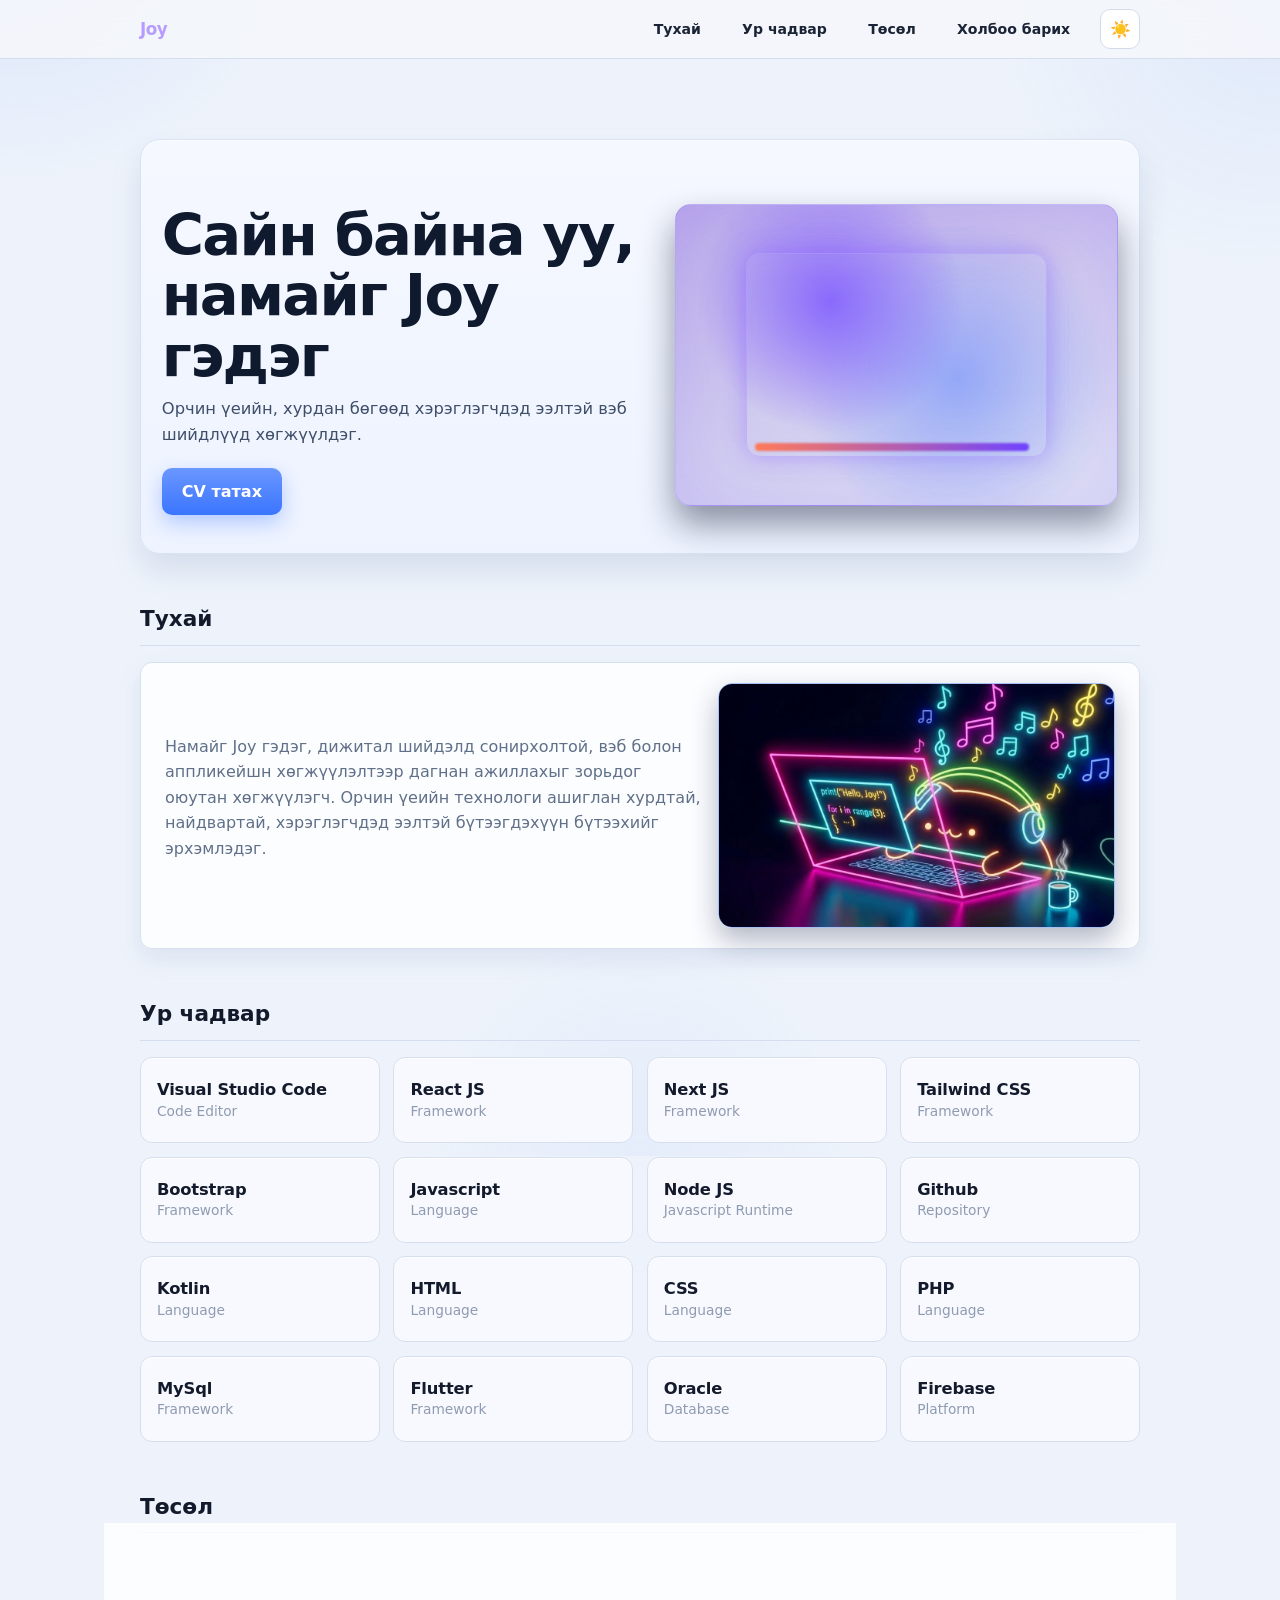
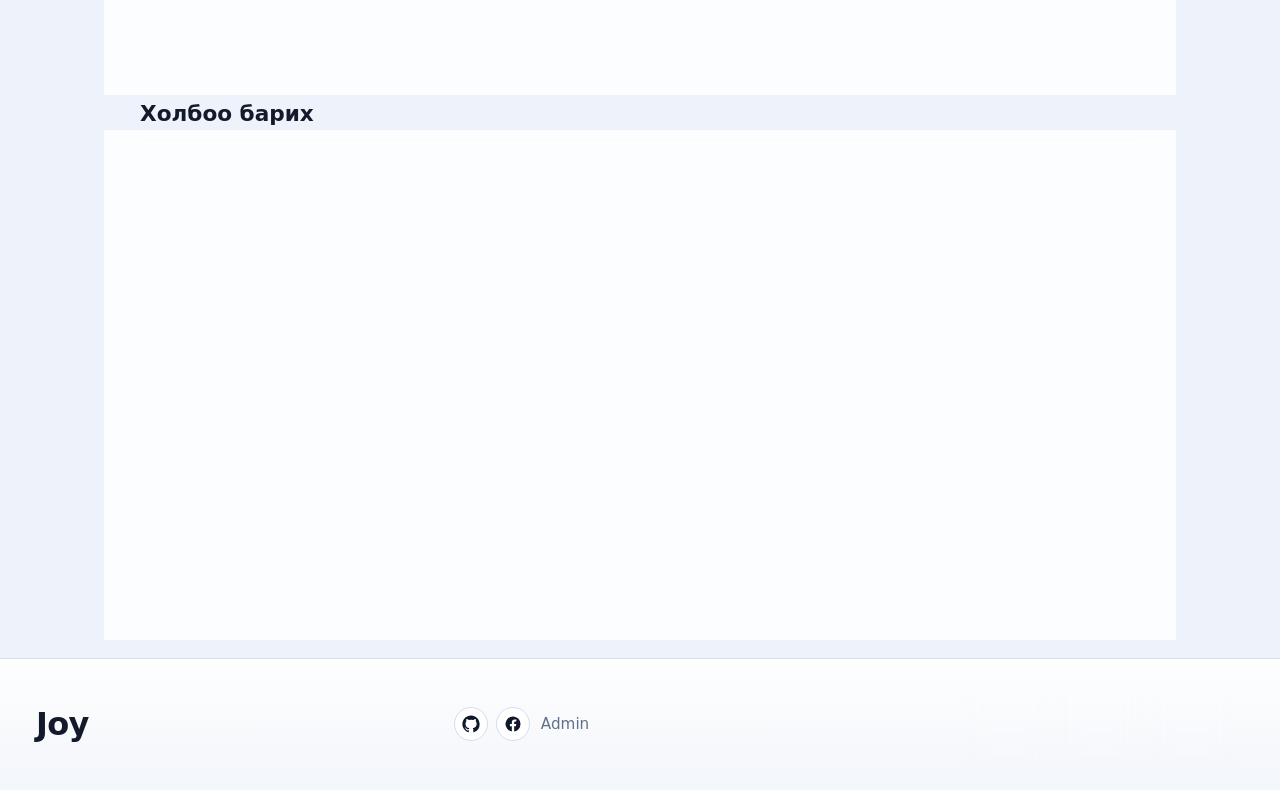
==== commit 525a5251: "Таны өөрчлөлтийн тайлбар" ====
--- a/index.html
+++ b/index.html
@@ -2,9 +2,12 @@
 <html lang="mn" data-theme="dark">
   <head>
     <meta charset="UTF-8" />
-    <meta name="viewport" content="width=device-width, initial-scale=1" />
+    <meta
+      name="viewport"
+      content="width=device-width, initial-scale=1, viewport-fit=cover"
+    />
     <title>Миний танилцуулга</title>
-    <link rel="stylesheet" href="css/style.css" />
+    <link rel="stylesheet" href="css/style.css?v=20260504-2" />
     <script
       src="https://unpkg.com/@lottiefiles/dotlottie-wc@0.9.10/dist/dotlottie-wc.js"
       type="module"
@@ -21,16 +24,28 @@
           <a href="#projects">Төсөл</a>
           <a href="#contact">Холбоо барих</a>
         </div>
-        <button
-          class="theme-toggle"
-          id="theme-toggle"
-          type="button"
-          aria-label="Light mode руу шилжих"
-          aria-pressed="false"
-          title="Theme солих"
-        >
-          <span aria-hidden="true" id="theme-icon">🌙</span>
-        </button>
+        <div class="nav-trailing">
+          <button
+            type="button"
+            class="nav-menu-toggle"
+            id="nav-menu-toggle"
+            aria-expanded="false"
+            aria-controls="main-nav-links"
+            aria-label="Цэс нээх"
+          >
+            <span class="nav-menu-bars" aria-hidden="true"></span>
+          </button>
+          <button
+            class="theme-toggle"
+            id="theme-toggle"
+            type="button"
+            aria-label="Light mode руу шилжих"
+            aria-pressed="false"
+            title="Theme солих"
+          >
+            <span aria-hidden="true" id="theme-icon">🌙</span>
+          </button>
+        </div>
       </nav>
     </header>
 
@@ -180,6 +195,6 @@
     <script src="js/firebase-config.js"></script>
     <script src="https://www.gstatic.com/firebasejs/10.14.1/firebase-app-compat.js"></script>
     <script src="https://www.gstatic.com/firebasejs/10.14.1/firebase-firestore-compat.js"></script>
-    <script src="js/app.js?v=20260426-2"></script>
+    <script src="js/app.js?v=20260504-2"></script>
   </body>
 </html>
--- a/css/style.css
+++ b/css/style.css
@@ -165,6 +165,76 @@
 .theme-toggle:hover {
   border-color: var(--accent);
   transform: translateY(-1px);
+}
+
+.nav-menu-toggle {
+  display: none;
+  align-items: center;
+  justify-content: center;
+  width: 44px;
+  height: 44px;
+  padding: 0;
+  border-radius: 12px;
+  border: 1px solid var(--border);
+  background: var(--surface);
+  color: var(--text);
+  cursor: pointer;
+  transition: border-color 0.2s ease, background 0.2s ease;
+}
+
+.nav-menu-toggle:hover {
+  border-color: var(--accent);
+}
+
+.nav-menu-bars,
+.nav-menu-bars::before,
+.nav-menu-bars::after {
+  display: block;
+  width: 20px;
+  height: 2px;
+  border-radius: 2px;
+  background: currentColor;
+  transition: transform 0.2s ease, opacity 0.2s ease;
+}
+
+.nav-menu-bars {
+  position: relative;
+}
+
+.nav-menu-bars::before,
+.nav-menu-bars::after {
+  content: "";
+  position: absolute;
+  left: 0;
+}
+
+.nav-menu-bars::before {
+  top: -7px;
+}
+
+.nav-menu-bars::after {
+  top: 7px;
+}
+
+.nav-tech.is-drawer-open .nav-menu-bars {
+  background: transparent;
+}
+
+.nav-tech.is-drawer-open .nav-menu-bars::before {
+  top: 0;
+  transform: rotate(45deg);
+}
+
+.nav-tech.is-drawer-open .nav-menu-bars::after {
+  top: 0;
+  transform: rotate(-45deg);
+}
+
+.nav-trailing {
+  display: flex;
+  align-items: center;
+  gap: 0.45rem;
+  justify-self: end;
 }
 
 .nav-tech {
@@ -291,14 +361,6 @@
 
 [data-theme="light"] .nav-tech .nav-links a::before {
   background: linear-gradient(110deg, rgba(134, 170, 255, 0.1), rgba(83, 128, 255, 0.18));
-}
-
-@media (max-width: 760px) {
-  .nav-tech .nav-links a {
-    padding: 0.45rem 0.82rem;
-    min-height: 38px;
-    border-radius: 10px;
-  }
 }
 
 main {
@@ -1008,33 +1070,99 @@
 }
 
 @media (max-width: 760px) {
+  header {
+    z-index: 100;
+  }
+
+  header .nav-tech {
+    padding-top: max(0.65rem, calc(0.35rem + env(safe-area-inset-top, 0px)));
+    padding-bottom: 0.65rem;
+  }
+
   .footer-inner {
     flex-wrap: wrap;
     justify-content: center;
   }
 
+  .nav-menu-toggle {
+    display: inline-flex;
+    flex-shrink: 0;
+  }
+
+  .nav-trailing {
+    z-index: 101;
+    gap: 0.35rem;
+  }
+
   .nav-tech {
+    position: relative;
     grid-template-columns: 1fr auto;
-    gap: 0.45rem;
-    padding-top: 0.5rem;
-    padding-bottom: 0.5rem;
+    align-items: center;
+    column-gap: 0.65rem;
+    row-gap: 0;
+    padding-left: max(1rem, env(safe-area-inset-left, 0px));
+    padding-right: max(1rem, env(safe-area-inset-right, 0px));
+  }
+
+  .nav-tech .nav-brand {
+    justify-self: start;
+    z-index: 101;
+  }
+
+  .nav-tech:not(.is-drawer-open) .nav-links {
+    display: none !important;
   }
 
   .nav-tech .nav-links {
-    grid-column: 1 / -1;
-    justify-self: start;
-    gap: 0.3rem;
-    flex-wrap: wrap;
-    padding: 0;
+    position: fixed;
+    left: 0;
+    right: 0;
+    top: calc(3.35rem + env(safe-area-inset-top, 0px));
+    bottom: 0;
+    z-index: 60;
+    display: none;
+    flex-direction: column;
+    align-items: stretch;
+    justify-content: flex-start;
+    gap: 0.35rem;
+    margin: 0;
+    padding: 1rem 1.25rem calc(2rem + env(safe-area-inset-bottom, 0px));
+    padding-left: max(1.25rem, env(safe-area-inset-left, 0px));
+    padding-right: max(1.25rem, env(safe-area-inset-right, 0px));
+    background: rgba(6, 10, 18, 0.94);
+    backdrop-filter: blur(16px);
+    border: none;
+    box-shadow: inset 0 1px 0 rgba(255, 255, 255, 0.06);
+    overflow-y: auto;
+    -webkit-overflow-scrolling: touch;
+  }
+
+  [data-theme="light"] .nav-tech .nav-links {
+    background: rgba(244, 247, 251, 0.96);
+  }
+
+  .nav-tech.is-drawer-open .nav-links {
+    display: flex !important;
   }
 
   .nav-tech .nav-links a {
-    padding: 0.28rem 0.52rem;
-    font-size: 0.9rem;
-  }
-
-  .nav-tech .theme-toggle {
-    justify-self: end;
+    width: 100%;
+    justify-content: center;
+    padding: 0.85rem 1rem;
+    min-height: 48px;
+    font-size: 1rem;
+    border-radius: 14px;
+    border: 1px solid rgba(255, 255, 255, 0.08);
+    background: rgba(255, 255, 255, 0.04);
+  }
+
+  [data-theme="light"] .nav-tech .nav-links a {
+    border-color: rgba(26, 36, 54, 0.12);
+    background: #ffffff;
+  }
+
+  body.nav-mobile-open {
+    overflow: hidden;
   }
 
   .hero {
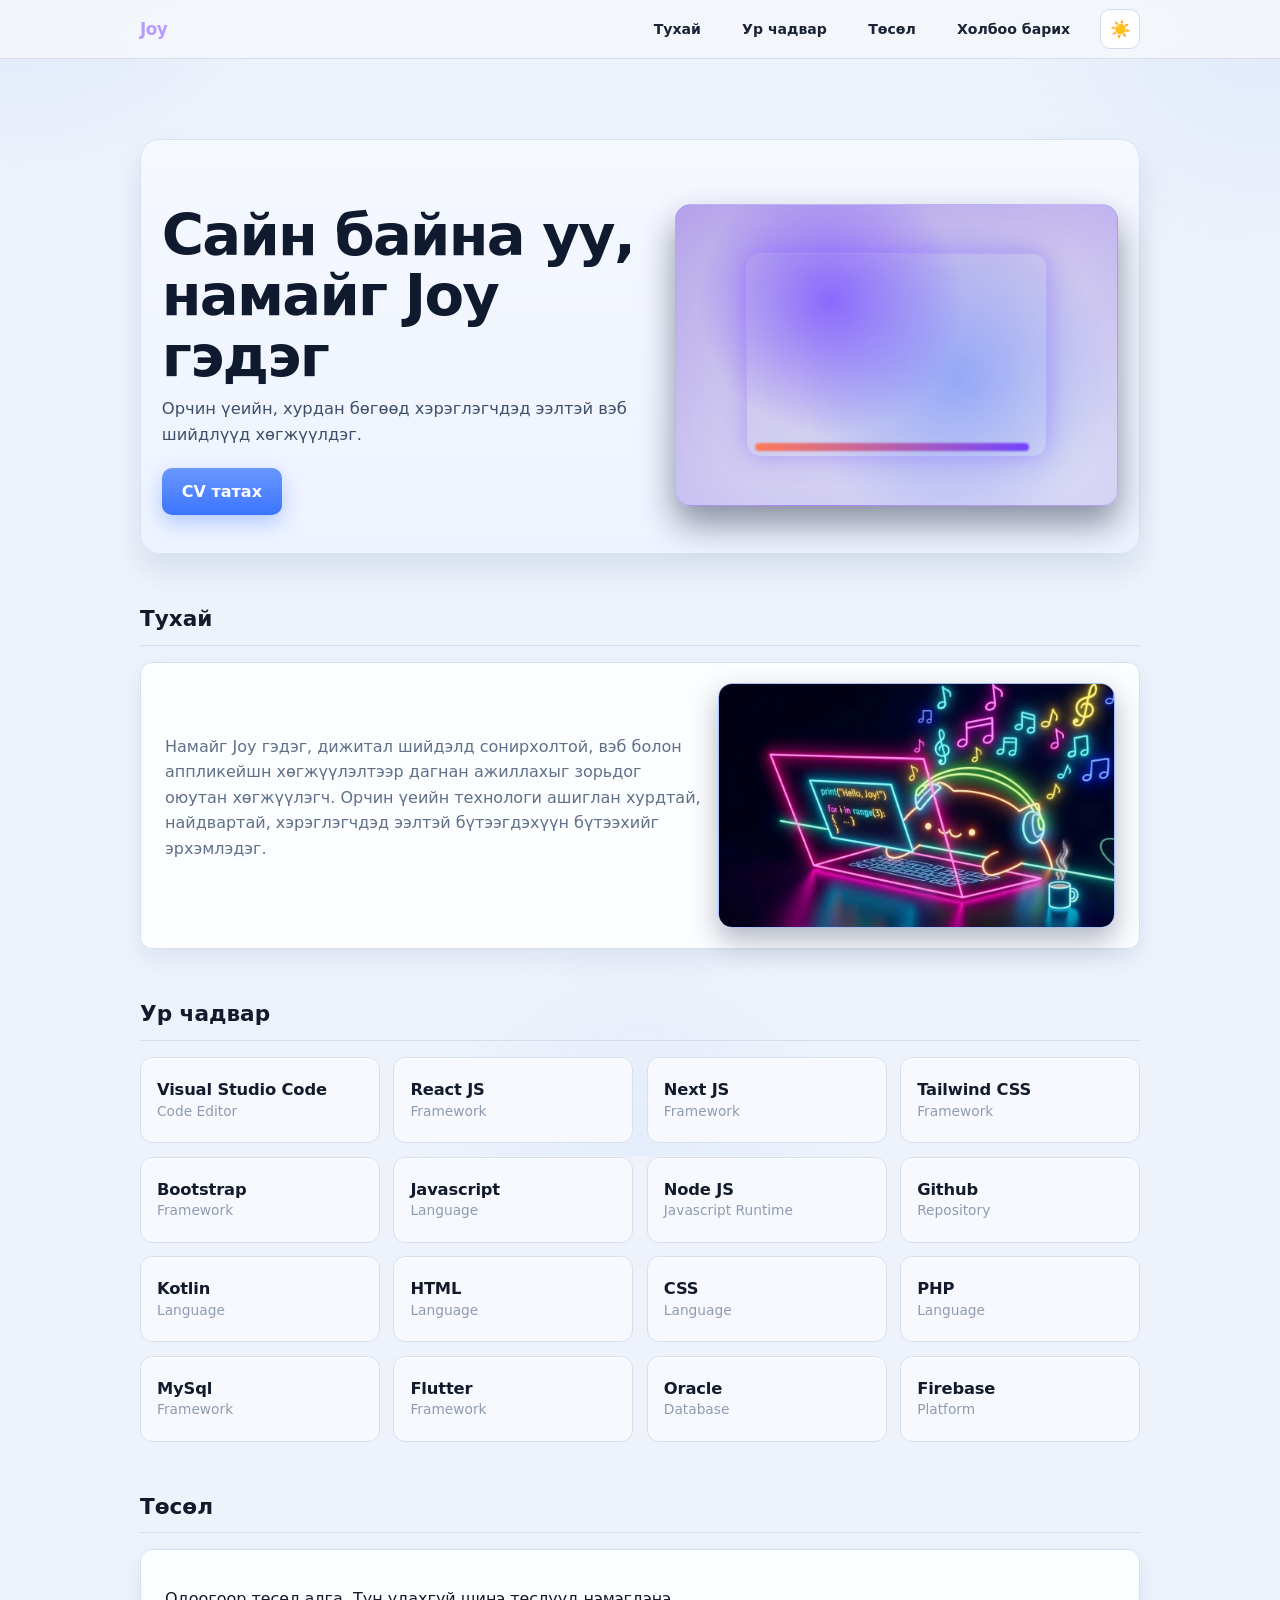
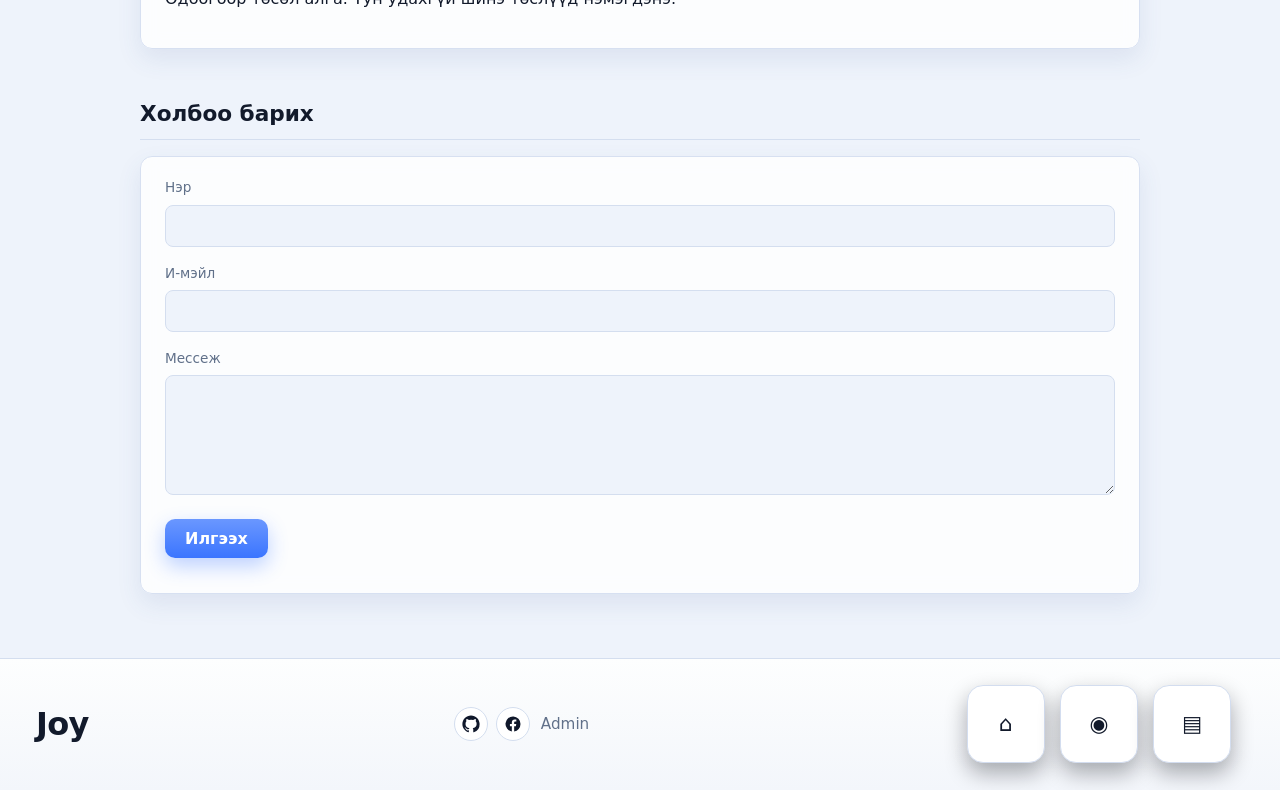
==== commit 6a5e8814: "Таны өөрчлөлтийн тайлбар" ====
--- a/index.html
+++ b/index.html
@@ -7,7 +7,7 @@
       content="width=device-width, initial-scale=1, viewport-fit=cover"
     />
     <title>Миний танилцуулга</title>
-    <link rel="stylesheet" href="css/style.css?v=20260504-2" />
+    <link rel="stylesheet" href="css/style.css?v=20260504-3" />
     <script
       src="https://unpkg.com/@lottiefiles/dotlottie-wc@0.9.10/dist/dotlottie-wc.js"
       type="module"
@@ -18,12 +18,6 @@
     <header>
       <nav class="nav nav-tech" aria-label="Үндсэн цэс">
         <a class="logo nav-brand" href="#main">Joy</a>
-        <div class="nav-links" id="main-nav-links">
-          <a href="#about">Тухай</a>
-          <a href="#skills">Ур чадвар</a>
-          <a href="#projects">Төсөл</a>
-          <a href="#contact">Холбоо барих</a>
-        </div>
         <div class="nav-trailing">
           <button
             type="button"
@@ -45,6 +39,12 @@
           >
             <span aria-hidden="true" id="theme-icon">🌙</span>
           </button>
+        </div>
+        <div class="nav-links" id="main-nav-links">
+          <a href="#about">Тухай</a>
+          <a href="#skills">Ур чадвар</a>
+          <a href="#projects">Төсөл</a>
+          <a href="#contact">Холбоо барих</a>
         </div>
       </nav>
     </header>
@@ -195,6 +195,6 @@
     <script src="js/firebase-config.js"></script>
     <script src="https://www.gstatic.com/firebasejs/10.14.1/firebase-app-compat.js"></script>
     <script src="https://www.gstatic.com/firebasejs/10.14.1/firebase-firestore-compat.js"></script>
-    <script src="js/app.js?v=20260504-2"></script>
+    <script src="js/app.js?v=20260504-3"></script>
   </body>
 </html>
--- a/css/style.css
+++ b/css/style.css
@@ -234,7 +234,10 @@
   display: flex;
   align-items: center;
   gap: 0.45rem;
-  justify-self: end;
+}
+
+.nav-tech .nav-trailing {
+  grid-area: trail;
 }
 
 .nav-tech {
@@ -242,6 +245,7 @@
   padding-top: 0.5rem;
   padding-bottom: 0.5rem;
   grid-template-columns: auto 1fr auto;
+  grid-template-areas: "brand links trail";
   gap: 0.8rem;
 }
 
@@ -258,7 +262,12 @@
   text-decoration: none;
 }
 
+.nav-tech .nav-brand {
+  grid-area: brand;
+}
+
 .nav-tech .nav-links {
+  grid-area: links;
   justify-self: end;
   gap: 0.45rem;
   align-items: center;
@@ -1089,14 +1098,10 @@
     flex-shrink: 0;
   }
 
-  .nav-trailing {
-    z-index: 101;
-    gap: 0.35rem;
-  }
-
   .nav-tech {
     position: relative;
     grid-template-columns: 1fr auto;
+    grid-template-areas: "brand trail";
     align-items: center;
     column-gap: 0.65rem;
     row-gap: 0;
@@ -1105,15 +1110,30 @@
   }
 
   .nav-tech .nav-brand {
+    grid-area: brand;
     justify-self: start;
     z-index: 101;
   }
 
+  .nav-tech .nav-trailing {
+    grid-area: trail;
+    justify-self: end;
+    z-index: 101;
+    gap: 0.35rem;
+  }
+
   .nav-tech:not(.is-drawer-open) .nav-links {
     display: none !important;
   }
 
   .nav-tech .nav-links {
+    grid-area: auto;
+    grid-column: 1 / -1;
+    grid-row: 2;
+    align-self: start;
+    width: 100%;
+    min-width: 0;
+    justify-self: stretch;
     position: fixed;
     left: 0;
     right: 0;
@@ -1124,7 +1144,7 @@
     flex-direction: column;
     align-items: stretch;
     justify-content: flex-start;
-    gap: 0.35rem;
+    gap: 0.5rem;
     margin: 0;
     padding: 1rem 1.25rem calc(2rem + env(safe-area-inset-bottom, 0px));
     padding-left: max(1.25rem, env(safe-area-inset-left, 0px));
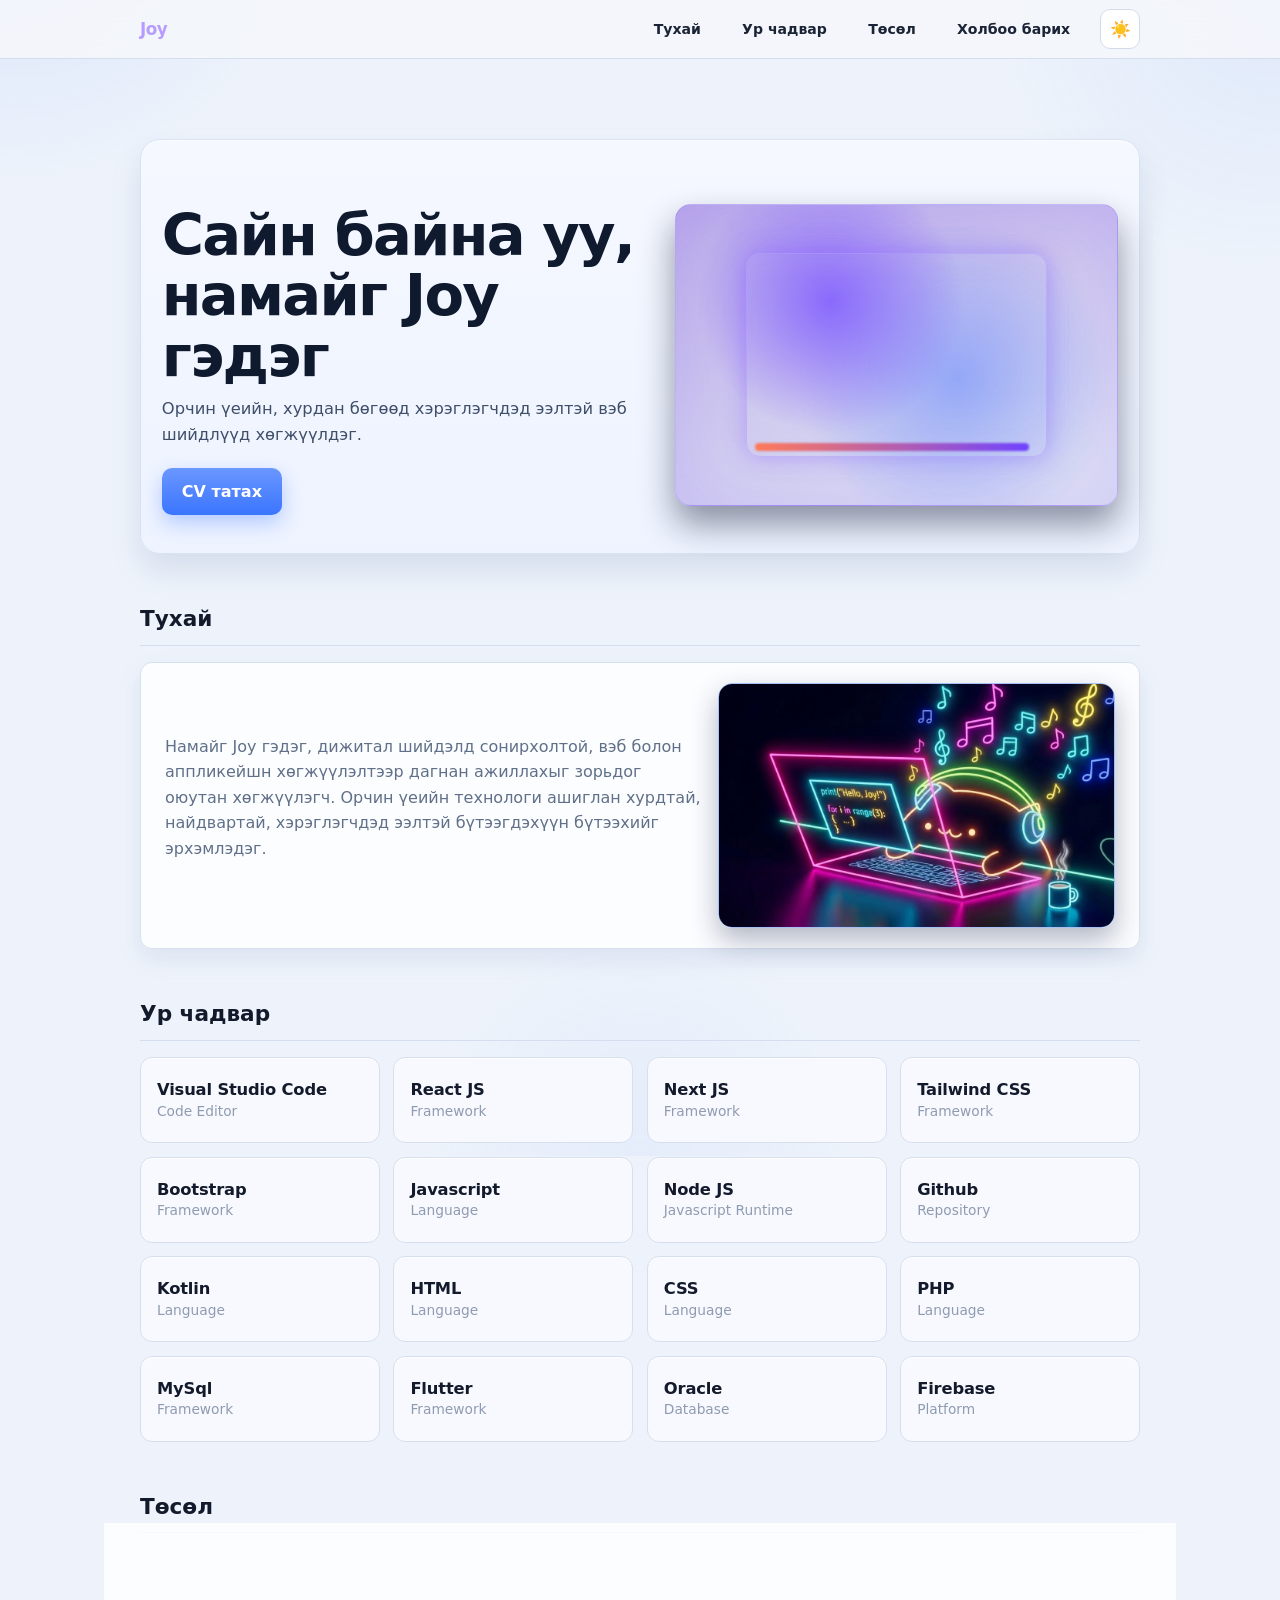
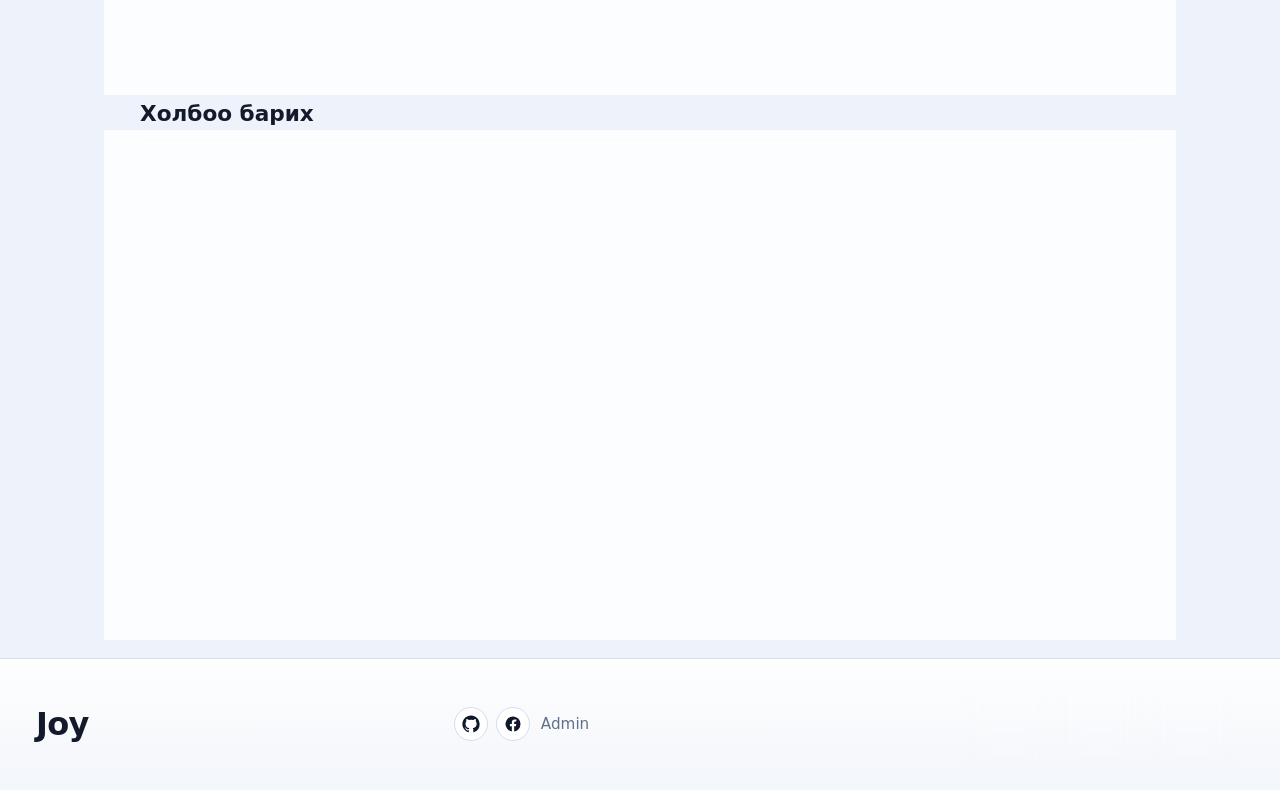
==== commit 93fd924d: "update admin analytics dashboard" ====
--- a/index.html
+++ b/index.html
@@ -6,7 +6,7 @@
       name="viewport"
       content="width=device-width, initial-scale=1, viewport-fit=cover"
     />
-    <title>Миний танилцуулга</title>
+    <title>Joy</title>
     <link rel="stylesheet" href="css/style.css?v=20260504-3" />
     <script
       src="https://unpkg.com/@lottiefiles/dotlottie-wc@0.9.10/dist/dotlottie-wc.js"
@@ -195,6 +195,6 @@
     <script src="js/firebase-config.js"></script>
     <script src="https://www.gstatic.com/firebasejs/10.14.1/firebase-app-compat.js"></script>
     <script src="https://www.gstatic.com/firebasejs/10.14.1/firebase-firestore-compat.js"></script>
-    <script src="js/app.js?v=20260504-3"></script>
+    <script src="js/app.js?v=20260507-3"></script>
   </body>
 </html>
--- a/css/style.css
+++ b/css/style.css
@@ -1379,6 +1379,50 @@
   background: rgba(255, 255, 255, 0.05);
 }
 
+.admin-analytics-table {
+  width: 100%;
+  border-collapse: separate;
+  border-spacing: 0;
+  border: 1px solid var(--border);
+  border-radius: 12px;
+  overflow: hidden;
+  background: linear-gradient(180deg, rgba(11, 20, 37, 0.92) 0%, rgba(9, 16, 30, 0.96) 100%);
+}
+
+[data-theme="light"] .admin-analytics-table {
+  background: #ffffff;
+}
+
+.admin-analytics-table td {
+  padding: 0.95rem 1rem;
+  border-bottom: 1px solid color-mix(in srgb, var(--border) 82%, transparent);
+}
+
+.admin-analytics-table tr:last-child td {
+  border-bottom: 0;
+}
+
+.admin-analytics-table tr:first-child td {
+  font-size: 0.82rem;
+  color: #6bc2ff;
+  font-weight: 700;
+  letter-spacing: 0.01em;
+  text-transform: uppercase;
+}
+
+.admin-analytics-table tr:last-child td {
+  font-size: 1.02rem;
+  color: var(--text);
+  font-weight: 600;
+}
+
+@media (max-width: 760px) {
+  .admin-analytics-table td {
+    padding: 0.75rem 0.65rem;
+    font-size: 0.86rem;
+  }
+}
+
 .news-item + .news-item {
   margin-top: 1rem;
   padding-top: 1rem;
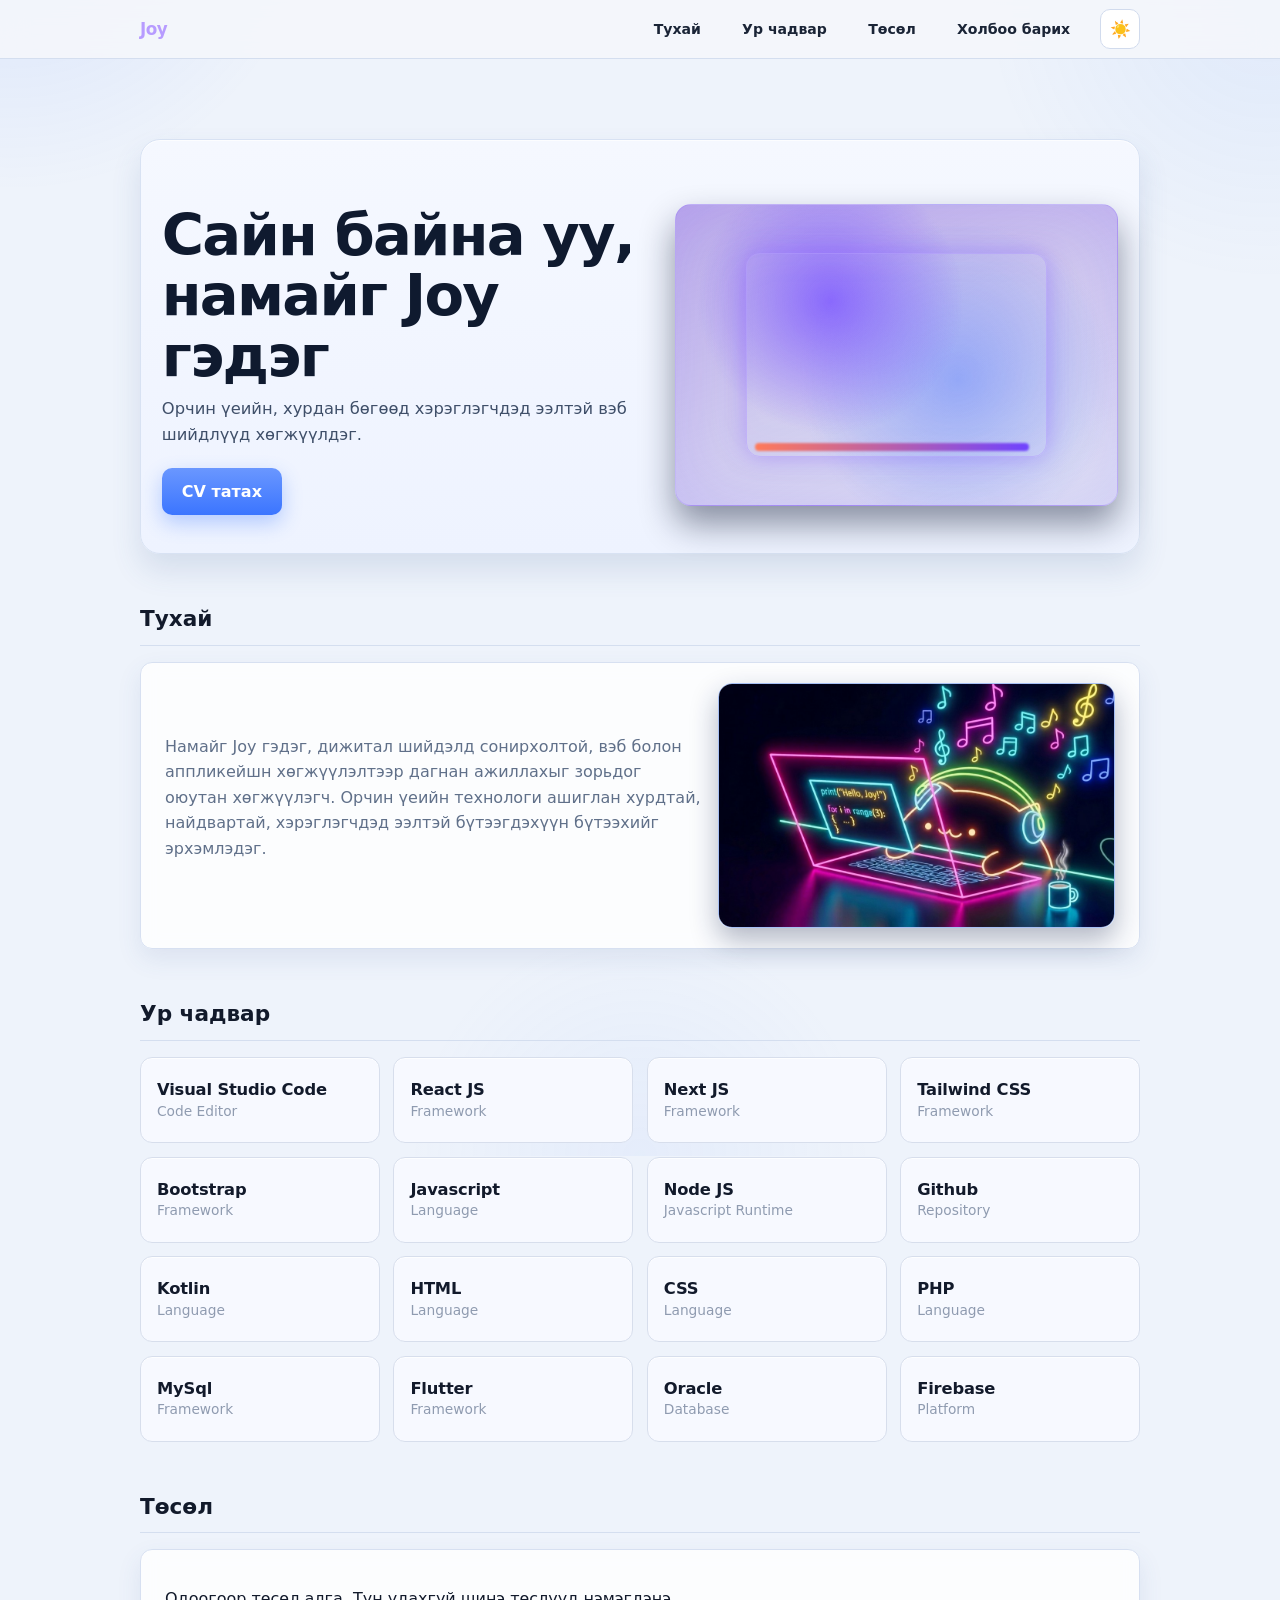
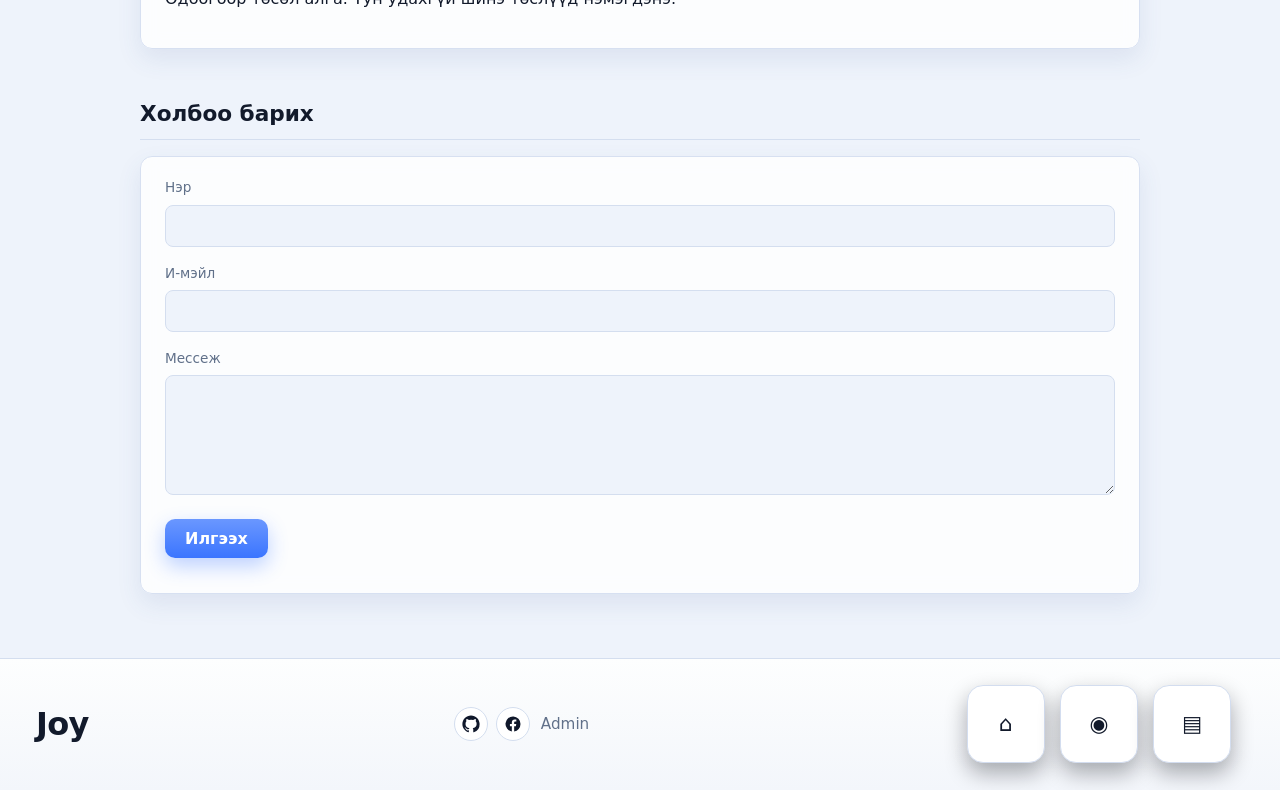
==== commit a7805c7c: "update admin analytics dashboard" ====
--- a/index.html
+++ b/index.html
@@ -195,6 +195,6 @@
     <script src="js/firebase-config.js"></script>
     <script src="https://www.gstatic.com/firebasejs/10.14.1/firebase-app-compat.js"></script>
     <script src="https://www.gstatic.com/firebasejs/10.14.1/firebase-firestore-compat.js"></script>
-    <script src="js/app.js?v=20260507-3"></script>
+    <script src="js/app.js?v=20260507-4"></script>
   </body>
 </html>
